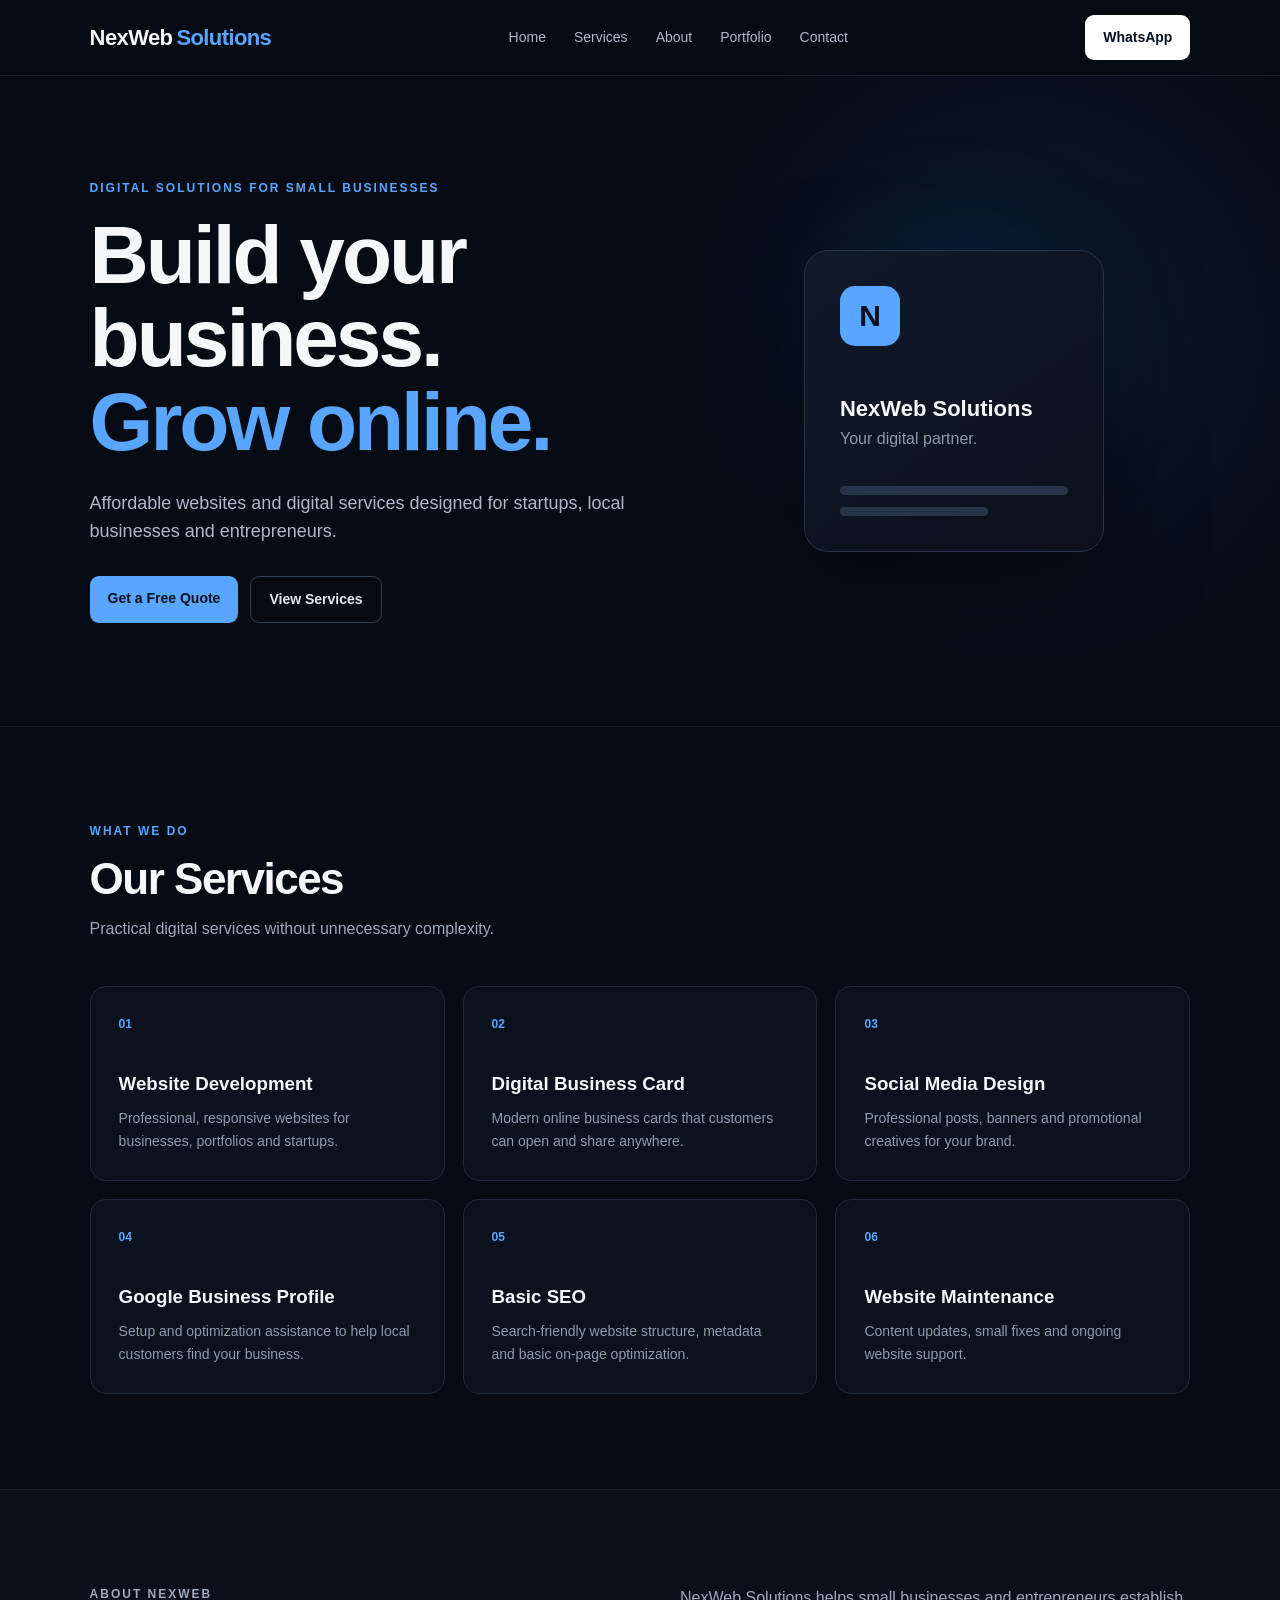
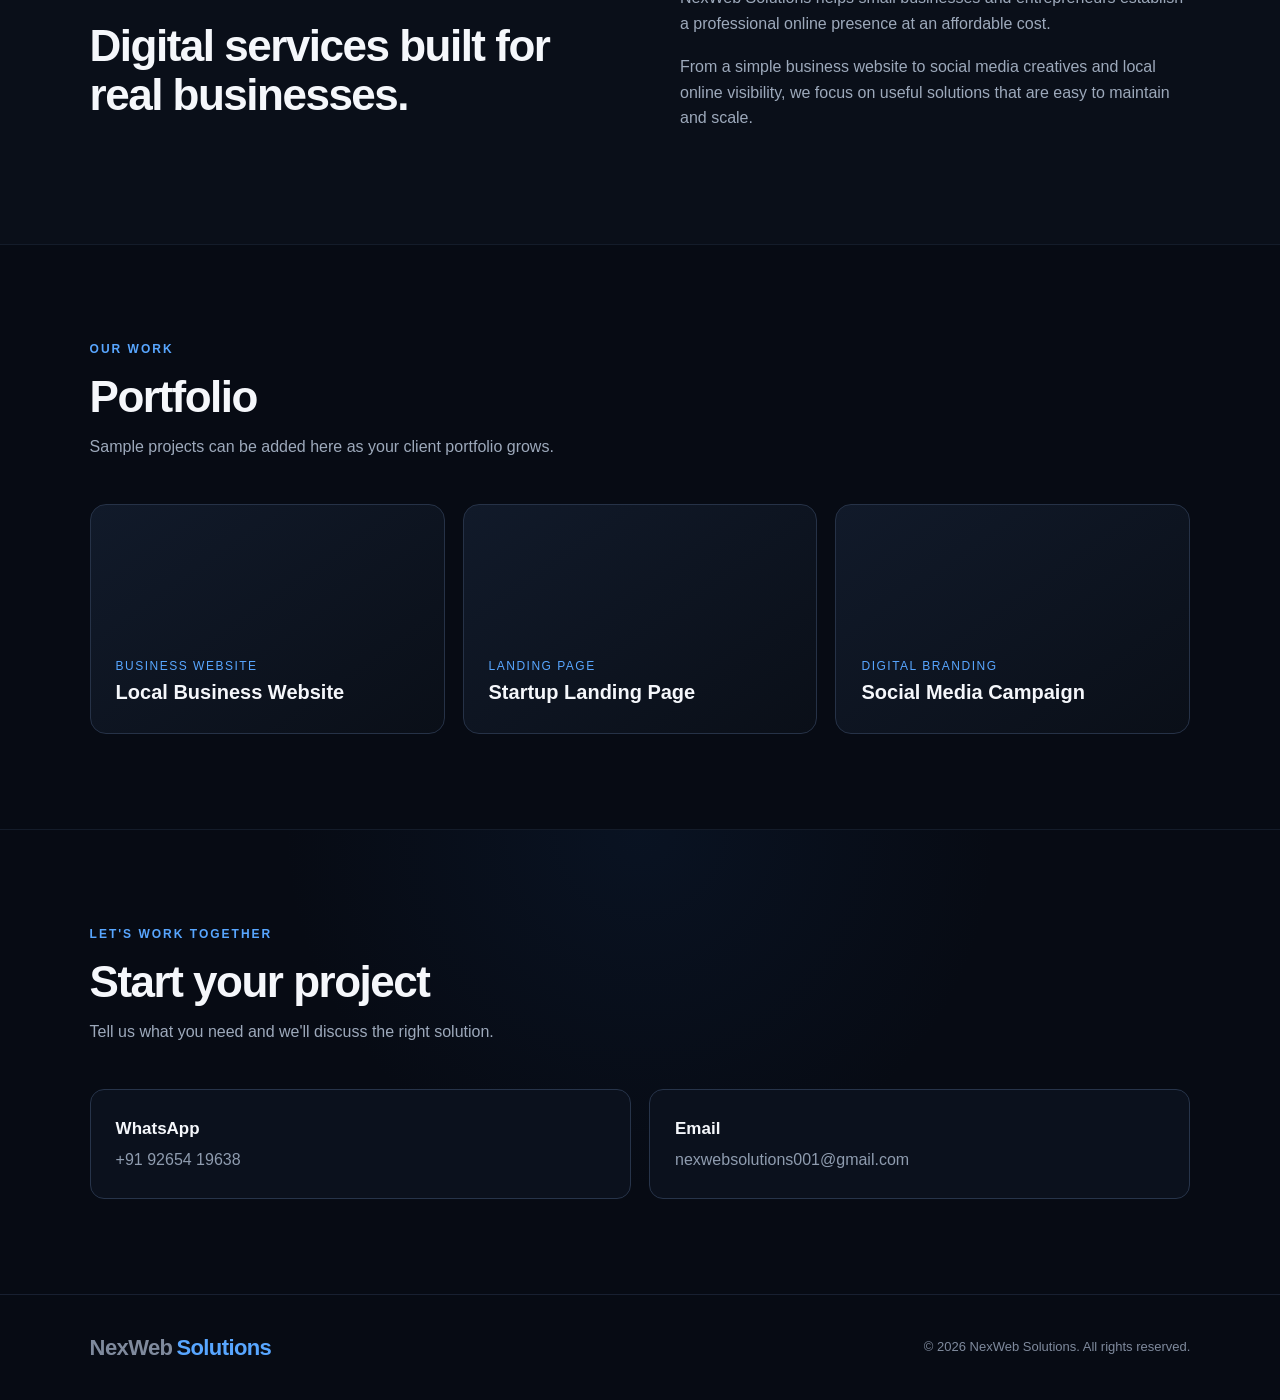
==== index.html @ 6f7a1529 "Add files via upload" ====
<!DOCTYPE html>
<html lang="en">
<head>
  <meta charset="UTF-8">
  <meta name="viewport" content="width=device-width, initial-scale=1.0">
  <title>NexWeb Solutions | Digital Solutions for Small Businesses</title>
  <meta name="description" content="NexWeb Solutions provides affordable website development, digital business cards, social media design, Google Business Profile setup and digital services for small businesses.">
  <link rel="stylesheet" href="style.css">
</head>
<body>
  <header class="navbar">
    <a class="logo" href="#home">NexWeb<span>Solutions</span></a>
    <nav>
      <a href="#home">Home</a>
      <a href="#services">Services</a>
      <a href="#about">About</a>
      <a href="#portfolio">Portfolio</a>
      <a href="#contact">Contact</a>
    </nav>
    <a class="nav-btn" href="https://wa.me/919265419638" target="_blank">WhatsApp</a>
  </header>

  <main>
    <section id="home" class="hero">
      <div class="hero-content">
        <p class="eyebrow">DIGITAL SOLUTIONS FOR SMALL BUSINESSES</p>
        <h1>Build your business.<br><span>Grow online.</span></h1>
        <p class="hero-text">Affordable websites and digital services designed for startups, local businesses and entrepreneurs.</p>
        <div class="buttons">
          <a class="btn primary" href="https://wa.me/919265419638?text=Hello%20NexWeb%20Solutions%2C%20I%20want%20to%20know%20more%20about%20your%20services." target="_blank">Get a Free Quote</a>
          <a class="btn secondary" href="#services">View Services</a>
        </div>
      </div>
      <div class="hero-card">
        <div class="card-glow"></div>
        <div class="mini-card">
          <div class="mini-icon">N</div>
          <h3>NexWeb Solutions</h3>
          <p>Your digital partner.</p>
          <div class="line"></div>
          <div class="line short"></div>
        </div>
      </div>
    </section>

    <section id="services" class="section">
      <div class="section-heading">
        <p class="eyebrow">WHAT WE DO</p>
        <h2>Our Services</h2>
        <p>Practical digital services without unnecessary complexity.</p>
      </div>
      <div class="services-grid">
        <article class="service"><div class="icon">01</div><h3>Website Development</h3><p>Professional, responsive websites for businesses, portfolios and startups.</p></article>
        <article class="service"><div class="icon">02</div><h3>Digital Business Card</h3><p>Modern online business cards that customers can open and share anywhere.</p></article>
        <article class="service"><div class="icon">03</div><h3>Social Media Design</h3><p>Professional posts, banners and promotional creatives for your brand.</p></article>
        <article class="service"><div class="icon">04</div><h3>Google Business Profile</h3><p>Setup and optimization assistance to help local customers find your business.</p></article>
        <article class="service"><div class="icon">05</div><h3>Basic SEO</h3><p>Search-friendly website structure, metadata and basic on-page optimization.</p></article>
        <article class="service"><div class="icon">06</div><h3>Website Maintenance</h3><p>Content updates, small fixes and ongoing website support.</p></article>
      </div>
    </section>

    <section id="about" class="section about">
      <div>
        <p class="eyebrow">ABOUT NEXWEB</p>
        <h2>Digital services built for real businesses.</h2>
      </div>
      <div>
        <p>NexWeb Solutions helps small businesses and entrepreneurs establish a professional online presence at an affordable cost.</p>
        <p>From a simple business website to social media creatives and local online visibility, we focus on useful solutions that are easy to maintain and scale.</p>
      </div>
    </section>

    <section id="portfolio" class="section">
      <div class="section-heading">
        <p class="eyebrow">OUR WORK</p>
        <h2>Portfolio</h2>
        <p>Sample projects can be added here as your client portfolio grows.</p>
      </div>
      <div class="portfolio-grid">
        <div class="portfolio-item"><span>Business Website</span><h3>Local Business Website</h3></div>
        <div class="portfolio-item"><span>Landing Page</span><h3>Startup Landing Page</h3></div>
        <div class="portfolio-item"><span>Digital Branding</span><h3>Social Media Campaign</h3></div>
      </div>
    </section>

    <section id="contact" class="section contact">
      <div class="section-heading">
        <p class="eyebrow">LET'S WORK TOGETHER</p>
        <h2>Start your project</h2>
        <p>Tell us what you need and we'll discuss the right solution.</p>
      </div>
      <div class="contact-box">
        <a href="https://wa.me/919265419638" target="_blank"><strong>WhatsApp</strong><span>+91 92654 19638</span></a>
        <a href="mailto:nexwebsolutions001@gmail.com"><strong>Email</strong><span>nexwebsolutions001@gmail.com</span></a>
      </div>
    </section>
  </main>

  <footer>
    <div class="logo">NexWeb<span>Solutions</span></div>
    <p>© 2026 NexWeb Solutions. All rights reserved.</p>
  </footer>
</body>
</html>
---- style.css ----
*{box-sizing:border-box;margin:0;padding:0}
html{scroll-behavior:smooth}
body{font-family:Inter,Arial,sans-serif;background:#070b14;color:#f5f7fb;line-height:1.6}
a{text-decoration:none;color:inherit}
.navbar{height:76px;display:flex;align-items:center;justify-content:space-between;padding:0 7%;border-bottom:1px solid #182031;background:#070b14eF;position:sticky;top:0;z-index:10;backdrop-filter:blur(12px)}
.logo{font-size:22px;font-weight:800;letter-spacing:-.6px}.logo span{color:#58a6ff;margin-left:4px}
nav{display:flex;gap:28px;color:#aeb8c9;font-size:14px}nav a:hover{color:#fff}
.nav-btn,.btn{border-radius:9px;padding:11px 18px;font-weight:700;font-size:14px}.nav-btn{background:#fff;color:#07101e}
.hero{min-height:650px;padding:90px 7%;display:grid;grid-template-columns:1.1fr .9fr;align-items:center;gap:50px;background:radial-gradient(circle at 80% 40%,#12315b55,transparent 35%)}
.eyebrow{color:#58a6ff;font-size:12px;letter-spacing:2px;font-weight:800;margin-bottom:14px}
h1{font-size:clamp(48px,7vw,82px);line-height:1.02;letter-spacing:-3px;margin-bottom:25px}h1 span{color:#58a6ff}
.hero-text{max-width:620px;color:#aeb8c9;font-size:18px;margin-bottom:30px}
.buttons{display:flex;gap:12px;flex-wrap:wrap}.btn.primary{background:#58a6ff;color:#06101e}.btn.secondary{border:1px solid #334155;color:#e5eaf2}
.hero-card{display:flex;justify-content:center}.mini-card{width:300px;padding:35px;border:1px solid #27344a;border-radius:24px;background:linear-gradient(145deg,#111a2b,#0b101b);box-shadow:0 30px 90px #0008;position:relative;overflow:hidden}.card-glow{position:absolute;width:220px;height:220px;background:#2788ff33;filter:blur(60px);border-radius:50%}
.mini-icon{width:60px;height:60px;border-radius:15px;display:grid;place-items:center;background:#58a6ff;color:#07101e;font-size:30px;font-weight:900;margin-bottom:45px}.mini-card h3{font-size:22px}.mini-card p{color:#8e9aae}.line{height:9px;background:#27344a;border-radius:10px;margin-top:35px}.line.short{width:65%;margin-top:12px}
.section{padding:95px 7%;border-top:1px solid #141c2a}.section-heading{max-width:700px;margin-bottom:45px}.section-heading h2,.about h2{font-size:44px;line-height:1.1;letter-spacing:-1.5px;margin-bottom:12px}.section-heading>p:last-child,.about p{color:#9da9bb}
.services-grid{display:grid;grid-template-columns:repeat(3,1fr);gap:18px}.service{padding:28px;border:1px solid #202b3d;border-radius:16px;background:#0b111d;transition:.2s}.service:hover{transform:translateY(-4px);border-color:#3b82c4}.icon{color:#58a6ff;font-weight:800;font-size:12px;margin-bottom:35px}.service h3{margin-bottom:8px}.service p{color:#8f9caf;font-size:14px}
.about{display:grid;grid-template-columns:1fr 1fr;gap:80px;background:#0a0f19}.about p{margin-bottom:18px}
.portfolio-grid{display:grid;grid-template-columns:repeat(3,1fr);gap:18px}.portfolio-item{min-height:230px;padding:25px;display:flex;flex-direction:column;justify-content:end;border-radius:16px;border:1px solid #263247;background:linear-gradient(145deg,#111a2a,#0a0f18)}.portfolio-item span{font-size:12px;color:#58a6ff;text-transform:uppercase;letter-spacing:1.5px}.portfolio-item h3{font-size:20px}
.contact{background:radial-gradient(circle at 50% 0,#12315b33,transparent 45%)}.contact-box{display:grid;grid-template-columns:1fr 1fr;gap:18px}.contact-box a{padding:25px;border:1px solid #27344a;border-radius:14px;background:#0b111d;display:flex;flex-direction:column}.contact-box strong{font-size:17px;margin-bottom:5px}.contact-box span{color:#8f9caf}
footer{padding:35px 7%;border-top:1px solid #182031;display:flex;justify-content:space-between;align-items:center;color:#7f8a9d;font-size:13px}
@media(max-width:800px){.navbar{padding:0 5%}nav{display:none}.nav-btn{padding:9px 12px}.hero{grid-template-columns:1fr;padding:70px 5%;min-height:auto}.hero-card{display:none}.section{padding:70px 5%}.services-grid,.portfolio-grid,.contact-box,.about{grid-template-columns:1fr}.about{gap:30px}.section-heading h2,.about h2{font-size:36px}footer{padding:30px 5%;display:block}footer p{margin-top:10px}}
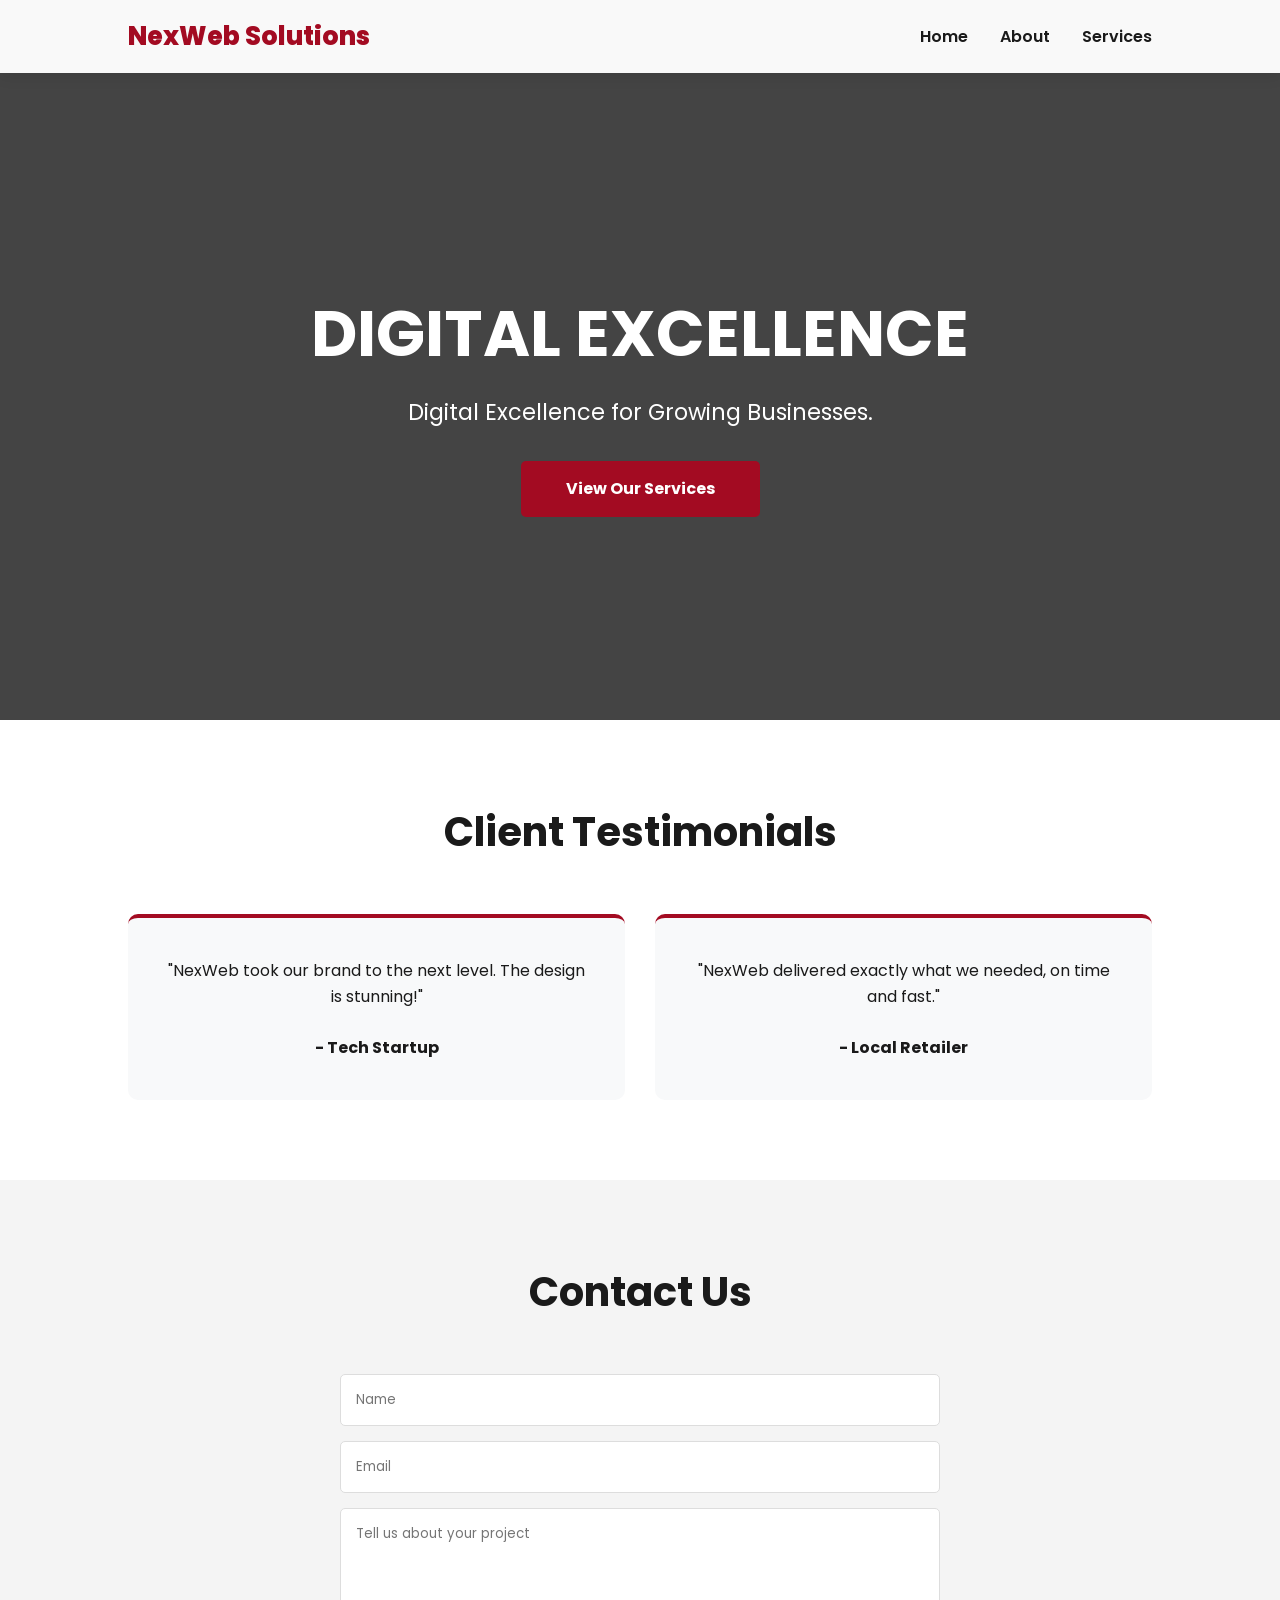
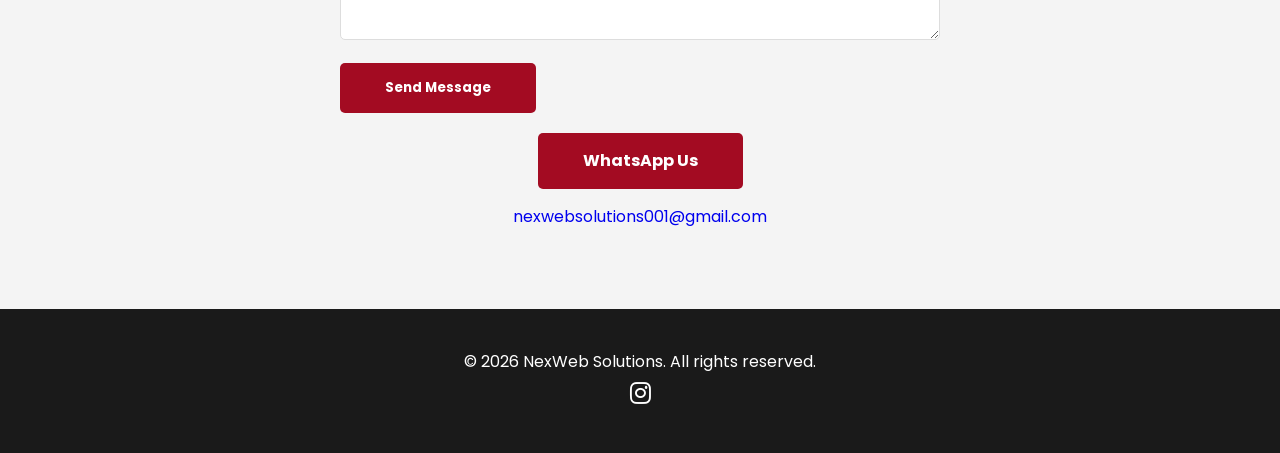
==== commit e8c95caf: "Add files via upload" ====
--- a/index.html
+++ b/index.html
@@ -1,104 +1,6 @@
-<!DOCTYPE html>
-<html lang="en">
-<head>
-  <meta charset="UTF-8">
-  <meta name="viewport" content="width=device-width, initial-scale=1.0">
-  <title>NexWeb Solutions | Digital Solutions for Small Businesses</title>
-  <meta name="description" content="NexWeb Solutions provides affordable website development, digital business cards, social media design, Google Business Profile setup and digital services for small businesses.">
-  <link rel="stylesheet" href="style.css">
-</head>
-<body>
-  <header class="navbar">
-    <a class="logo" href="#home">NexWeb<span>Solutions</span></a>
-    <nav>
-      <a href="#home">Home</a>
-      <a href="#services">Services</a>
-      <a href="#about">About</a>
-      <a href="#portfolio">Portfolio</a>
-      <a href="#contact">Contact</a>
-    </nav>
-    <a class="nav-btn" href="https://wa.me/919265419638" target="_blank">WhatsApp</a>
-  </header>
-
-  <main>
-    <section id="home" class="hero">
-      <div class="hero-content">
-        <p class="eyebrow">DIGITAL SOLUTIONS FOR SMALL BUSINESSES</p>
-        <h1>Build your business.<br><span>Grow online.</span></h1>
-        <p class="hero-text">Affordable websites and digital services designed for startups, local businesses and entrepreneurs.</p>
-        <div class="buttons">
-          <a class="btn primary" href="https://wa.me/919265419638?text=Hello%20NexWeb%20Solutions%2C%20I%20want%20to%20know%20more%20about%20your%20services." target="_blank">Get a Free Quote</a>
-          <a class="btn secondary" href="#services">View Services</a>
-        </div>
-      </div>
-      <div class="hero-card">
-        <div class="card-glow"></div>
-        <div class="mini-card">
-          <div class="mini-icon">N</div>
-          <h3>NexWeb Solutions</h3>
-          <p>Your digital partner.</p>
-          <div class="line"></div>
-          <div class="line short"></div>
-        </div>
-      </div>
-    </section>
-
-    <section id="services" class="section">
-      <div class="section-heading">
-        <p class="eyebrow">WHAT WE DO</p>
-        <h2>Our Services</h2>
-        <p>Practical digital services without unnecessary complexity.</p>
-      </div>
-      <div class="services-grid">
-        <article class="service"><div class="icon">01</div><h3>Website Development</h3><p>Professional, responsive websites for businesses, portfolios and startups.</p></article>
-        <article class="service"><div class="icon">02</div><h3>Digital Business Card</h3><p>Modern online business cards that customers can open and share anywhere.</p></article>
-        <article class="service"><div class="icon">03</div><h3>Social Media Design</h3><p>Professional posts, banners and promotional creatives for your brand.</p></article>
-        <article class="service"><div class="icon">04</div><h3>Google Business Profile</h3><p>Setup and optimization assistance to help local customers find your business.</p></article>
-        <article class="service"><div class="icon">05</div><h3>Basic SEO</h3><p>Search-friendly website structure, metadata and basic on-page optimization.</p></article>
-        <article class="service"><div class="icon">06</div><h3>Website Maintenance</h3><p>Content updates, small fixes and ongoing website support.</p></article>
-      </div>
-    </section>
-
-    <section id="about" class="section about">
-      <div>
-        <p class="eyebrow">ABOUT NEXWEB</p>
-        <h2>Digital services built for real businesses.</h2>
-      </div>
-      <div>
-        <p>NexWeb Solutions helps small businesses and entrepreneurs establish a professional online presence at an affordable cost.</p>
-        <p>From a simple business website to social media creatives and local online visibility, we focus on useful solutions that are easy to maintain and scale.</p>
-      </div>
-    </section>
-
-    <section id="portfolio" class="section">
-      <div class="section-heading">
-        <p class="eyebrow">OUR WORK</p>
-        <h2>Portfolio</h2>
-        <p>Sample projects can be added here as your client portfolio grows.</p>
-      </div>
-      <div class="portfolio-grid">
-        <div class="portfolio-item"><span>Business Website</span><h3>Local Business Website</h3></div>
-        <div class="portfolio-item"><span>Landing Page</span><h3>Startup Landing Page</h3></div>
-        <div class="portfolio-item"><span>Digital Branding</span><h3>Social Media Campaign</h3></div>
-      </div>
-    </section>
-
-    <section id="contact" class="section contact">
-      <div class="section-heading">
-        <p class="eyebrow">LET'S WORK TOGETHER</p>
-        <h2>Start your project</h2>
-        <p>Tell us what you need and we'll discuss the right solution.</p>
-      </div>
-      <div class="contact-box">
-        <a href="https://wa.me/919265419638" target="_blank"><strong>WhatsApp</strong><span>+91 92654 19638</span></a>
-        <a href="mailto:nexwebsolutions001@gmail.com"><strong>Email</strong><span>nexwebsolutions001@gmail.com</span></a>
-      </div>
-    </section>
-  </main>
-
-  <footer>
-    <div class="logo">NexWeb<span>Solutions</span></div>
-    <p>© 2026 NexWeb Solutions. All rights reserved.</p>
-  </footer>
-</body>
-</html>
+<!DOCTYPE html><html lang="en"><head><meta charset="UTF-8"><meta name="viewport" content="width=device-width,initial-scale=1.0"><meta name="description" content="NexWeb Solutions - Digital Excellence for Growing Businesses."><title>NexWeb Solutions | Digital Excellence</title><link rel="stylesheet" href="style.css"><link rel="stylesheet" href="https://cdnjs.cloudflare.com/ajax/libs/font-awesome/6.0.0/css/all.min.css"><link rel="stylesheet" href="https://unpkg.com/aos@2.3.1/dist/aos.css"></head><body>
+<nav><div class="logo">NexWeb Solutions</div><ul><li><a href="index.html">Home</a></li><li><a href="about.html">About</a></li><li><a href="services.html">Services</a></li></ul></nav>
+<header class="hero"><h1 data-aos="fade-down">Digital Excellence</h1><p data-aos="fade-up">Digital Excellence for Growing Businesses.</p><a href="services.html" class="btn">View Our Services</a></header>
+<section><h2 class="section-title">Client Testimonials</h2><div class="grid"><div class="card"><p>"NexWeb took our brand to the next level. The design is stunning!"</p><br><strong>- Tech Startup</strong></div><div class="card"><p>"NexWeb delivered exactly what we needed, on time and fast."</p><br><strong>- Local Retailer</strong></div></div></section>
+<section id="contact" style="background:#f4f4f4"><h2 class="section-title">Contact Us</h2><div class="contact-form"><form action="https://formspree.io/f/YOUR_ID_HERE" method="POST"><input type="text" name="name" placeholder="Name" required><input type="email" name="email" placeholder="Email" required><textarea name="message" rows="5" placeholder="Tell us about your project"></textarea><button type="submit" class="btn">Send Message</button></form><p style="text-align:center;margin-top:20px"><a href="https://wa.me/919265419638" target="_blank" class="btn">WhatsApp Us</a></p><p style="text-align:center;margin-top:15px"><a href="mailto:nexwebsolutions001@gmail.com">nexwebsolutions001@gmail.com</a></p></div></section>
+<footer><p>&copy; 2026 NexWeb Solutions. All rights reserved.</p><div class="socials"><a href="https://www.instagram.com/nexwebxsolutions/" target="_blank"><i class="fab fa-instagram"></i></a></div></footer><script src="https://unpkg.com/aos@2.3.1/dist/aos.js"></script><script>AOS.init({duration:1000,once:true})</script></body></html>
--- a/style.css
+++ b/style.css
@@ -1,22 +1,7 @@
-*{box-sizing:border-box;margin:0;padding:0}
-html{scroll-behavior:smooth}
-body{font-family:Inter,Arial,sans-serif;background:#070b14;color:#f5f7fb;line-height:1.6}
-a{text-decoration:none;color:inherit}
-.navbar{height:76px;display:flex;align-items:center;justify-content:space-between;padding:0 7%;border-bottom:1px solid #182031;background:#070b14eF;position:sticky;top:0;z-index:10;backdrop-filter:blur(12px)}
-.logo{font-size:22px;font-weight:800;letter-spacing:-.6px}.logo span{color:#58a6ff;margin-left:4px}
-nav{display:flex;gap:28px;color:#aeb8c9;font-size:14px}nav a:hover{color:#fff}
-.nav-btn,.btn{border-radius:9px;padding:11px 18px;font-weight:700;font-size:14px}.nav-btn{background:#fff;color:#07101e}
-.hero{min-height:650px;padding:90px 7%;display:grid;grid-template-columns:1.1fr .9fr;align-items:center;gap:50px;background:radial-gradient(circle at 80% 40%,#12315b55,transparent 35%)}
-.eyebrow{color:#58a6ff;font-size:12px;letter-spacing:2px;font-weight:800;margin-bottom:14px}
-h1{font-size:clamp(48px,7vw,82px);line-height:1.02;letter-spacing:-3px;margin-bottom:25px}h1 span{color:#58a6ff}
-.hero-text{max-width:620px;color:#aeb8c9;font-size:18px;margin-bottom:30px}
-.buttons{display:flex;gap:12px;flex-wrap:wrap}.btn.primary{background:#58a6ff;color:#06101e}.btn.secondary{border:1px solid #334155;color:#e5eaf2}
-.hero-card{display:flex;justify-content:center}.mini-card{width:300px;padding:35px;border:1px solid #27344a;border-radius:24px;background:linear-gradient(145deg,#111a2b,#0b101b);box-shadow:0 30px 90px #0008;position:relative;overflow:hidden}.card-glow{position:absolute;width:220px;height:220px;background:#2788ff33;filter:blur(60px);border-radius:50%}
-.mini-icon{width:60px;height:60px;border-radius:15px;display:grid;place-items:center;background:#58a6ff;color:#07101e;font-size:30px;font-weight:900;margin-bottom:45px}.mini-card h3{font-size:22px}.mini-card p{color:#8e9aae}.line{height:9px;background:#27344a;border-radius:10px;margin-top:35px}.line.short{width:65%;margin-top:12px}
-.section{padding:95px 7%;border-top:1px solid #141c2a}.section-heading{max-width:700px;margin-bottom:45px}.section-heading h2,.about h2{font-size:44px;line-height:1.1;letter-spacing:-1.5px;margin-bottom:12px}.section-heading>p:last-child,.about p{color:#9da9bb}
-.services-grid{display:grid;grid-template-columns:repeat(3,1fr);gap:18px}.service{padding:28px;border:1px solid #202b3d;border-radius:16px;background:#0b111d;transition:.2s}.service:hover{transform:translateY(-4px);border-color:#3b82c4}.icon{color:#58a6ff;font-weight:800;font-size:12px;margin-bottom:35px}.service h3{margin-bottom:8px}.service p{color:#8f9caf;font-size:14px}
-.about{display:grid;grid-template-columns:1fr 1fr;gap:80px;background:#0a0f19}.about p{margin-bottom:18px}
-.portfolio-grid{display:grid;grid-template-columns:repeat(3,1fr);gap:18px}.portfolio-item{min-height:230px;padding:25px;display:flex;flex-direction:column;justify-content:end;border-radius:16px;border:1px solid #263247;background:linear-gradient(145deg,#111a2a,#0a0f18)}.portfolio-item span{font-size:12px;color:#58a6ff;text-transform:uppercase;letter-spacing:1.5px}.portfolio-item h3{font-size:20px}
-.contact{background:radial-gradient(circle at 50% 0,#12315b33,transparent 45%)}.contact-box{display:grid;grid-template-columns:1fr 1fr;gap:18px}.contact-box a{padding:25px;border:1px solid #27344a;border-radius:14px;background:#0b111d;display:flex;flex-direction:column}.contact-box strong{font-size:17px;margin-bottom:5px}.contact-box span{color:#8f9caf}
-footer{padding:35px 7%;border-top:1px solid #182031;display:flex;justify-content:space-between;align-items:center;color:#7f8a9d;font-size:13px}
-@media(max-width:800px){.navbar{padding:0 5%}nav{display:none}.nav-btn{padding:9px 12px}.hero{grid-template-columns:1fr;padding:70px 5%;min-height:auto}.hero-card{display:none}.section{padding:70px 5%}.services-grid,.portfolio-grid,.contact-box,.about{grid-template-columns:1fr}.about{gap:30px}.section-heading h2,.about h2{font-size:36px}footer{padding:30px 5%;display:block}footer p{margin-top:10px}}
+@import url('https://fonts.googleapis.com/css2?family=Poppins:wght@400;500;600;700;800&display=swap');
+:root{--primary:#a30b22;--dark:#1a1a1a;--light:#fff;--gray:#f8f9fa;--accent:#ff2e4d}
+*{margin:0;padding:0;box-sizing:border-box;font-family:Poppins,sans-serif}body{background:var(--light);color:var(--dark);line-height:1.6;overflow-x:hidden}a{text-decoration:none;transition:.3s}
+nav{background:#fffffff7;padding:1rem 10%;display:flex;justify-content:space-between;align-items:center;position:fixed;width:100%;top:0;z-index:1000;box-shadow:0 2px 15px #0000001a}.logo{font-size:1.6rem;font-weight:800;color:var(--primary)}nav ul{display:flex;list-style:none}nav li{margin-left:2rem}nav li a{color:var(--dark);font-weight:600}nav li a:hover{color:var(--primary)}
+.hero{height:80vh;background:linear-gradient(#000b,#000b),url('https://images.unsplash.com/photo-1519389950473-47ba0277781c?auto=format&fit=crop&w=1350&q=80') center/cover;display:flex;flex-direction:column;justify-content:center;align-items:center;text-align:center;color:white;padding:80px 20px 0}.hero h1{font-size:4rem;margin-bottom:10px;text-transform:uppercase}.hero p{font-size:1.4rem;max-width:700px;margin-bottom:30px}.btn{display:inline-block;padding:15px 45px;background:var(--primary);color:white;border-radius:5px;font-weight:bold;border:0;cursor:pointer}.btn:hover{background:var(--accent);transform:scale(1.05)}
+section{padding:80px 10%}.section-title{text-align:center;font-size:2.5rem;margin-bottom:50px}.grid{display:grid;grid-template-columns:repeat(auto-fit,minmax(280px,1fr));gap:30px}.card{background:var(--gray);padding:40px;border-radius:10px;text-align:center;transition:.3s;border-top:4px solid var(--primary)}.card:hover{transform:translateY(-10px);background:#fff;box-shadow:0 10px 30px #0000001a}.card i{font-size:3rem;color:var(--primary);margin-bottom:20px}.contact-form{max-width:600px;margin:auto}input,textarea{width:100%;padding:15px;margin-bottom:15px;border:1px solid #ddd;border-radius:5px}footer{background:var(--dark);color:#fff;padding:40px 10%;text-align:center}.socials a{color:#fff;font-size:1.5rem;margin:0 10px}
+@media(max-width:700px){nav{padding:1rem 5%}.logo{font-size:1.25rem}nav li{margin-left:.8rem}nav li a{font-size:.85rem}.hero h1{font-size:2.6rem}.hero p{font-size:1.1rem}section{padding:60px 6%}}
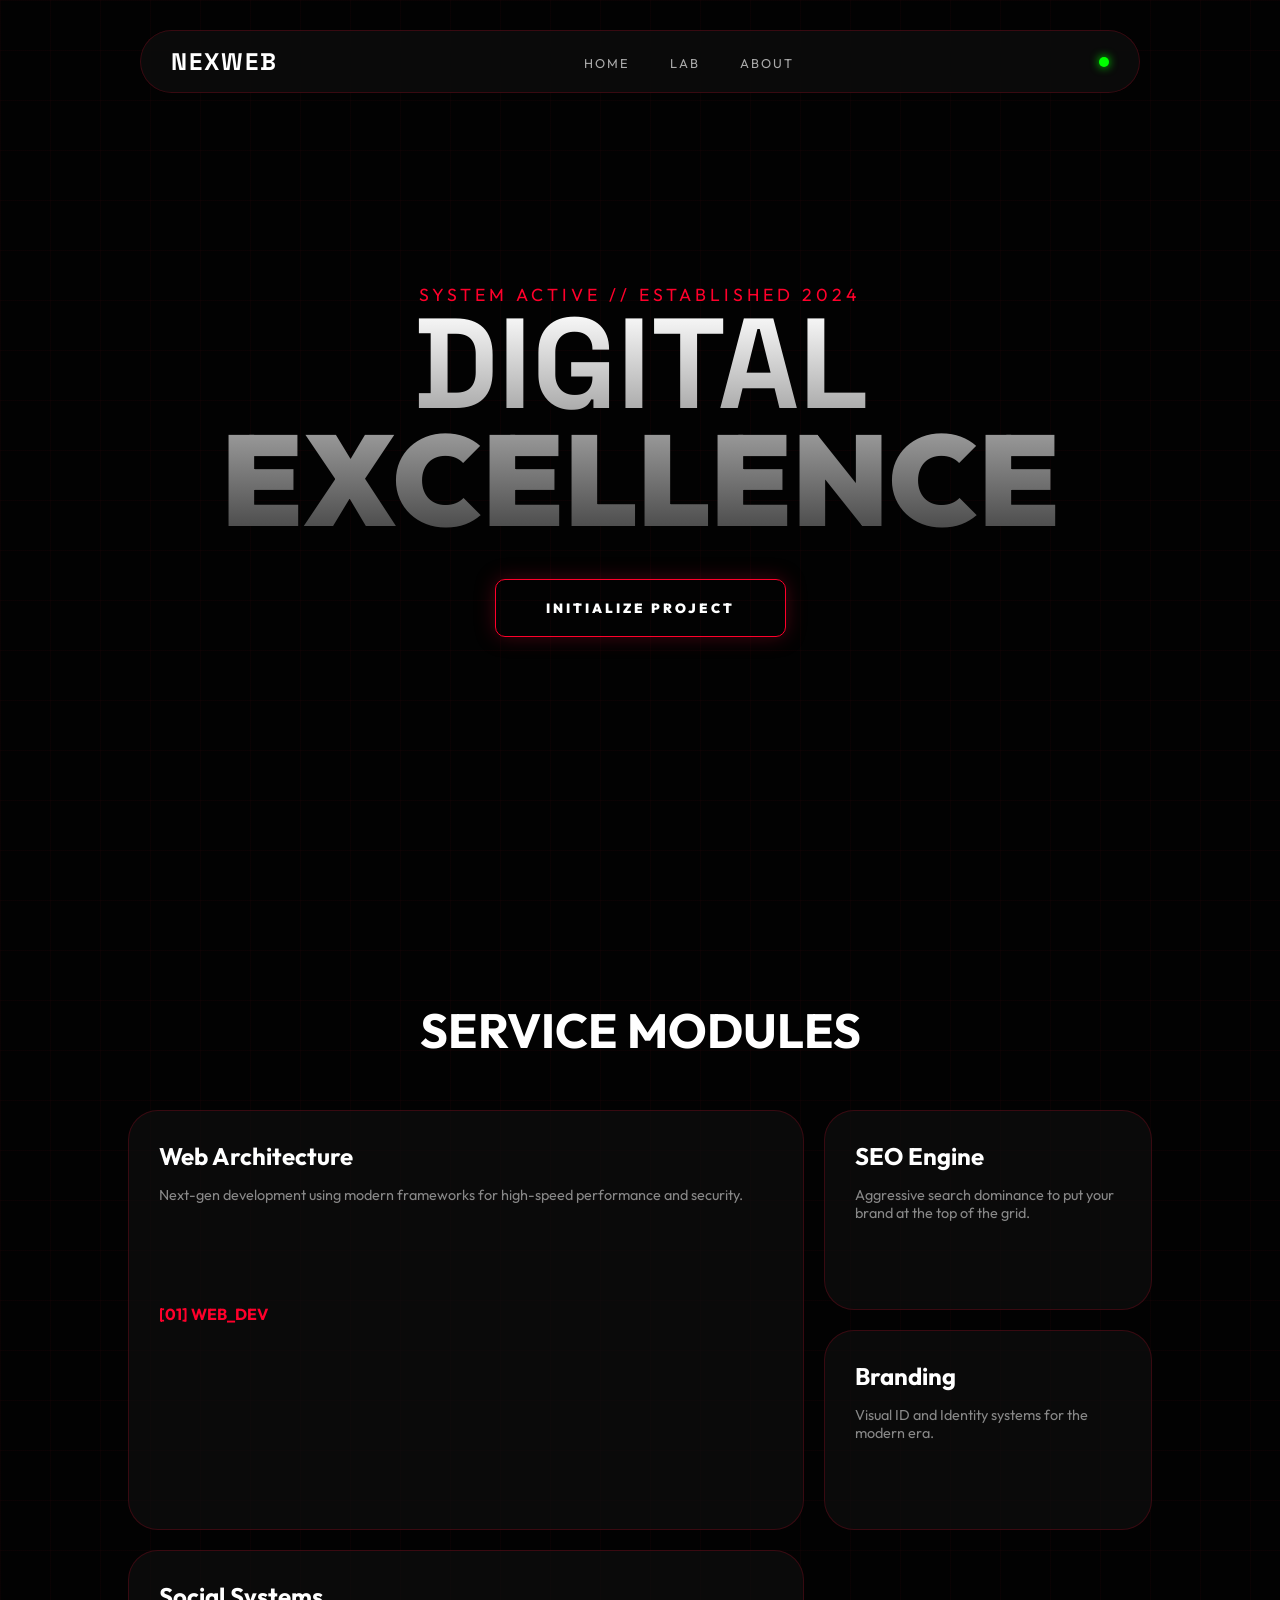
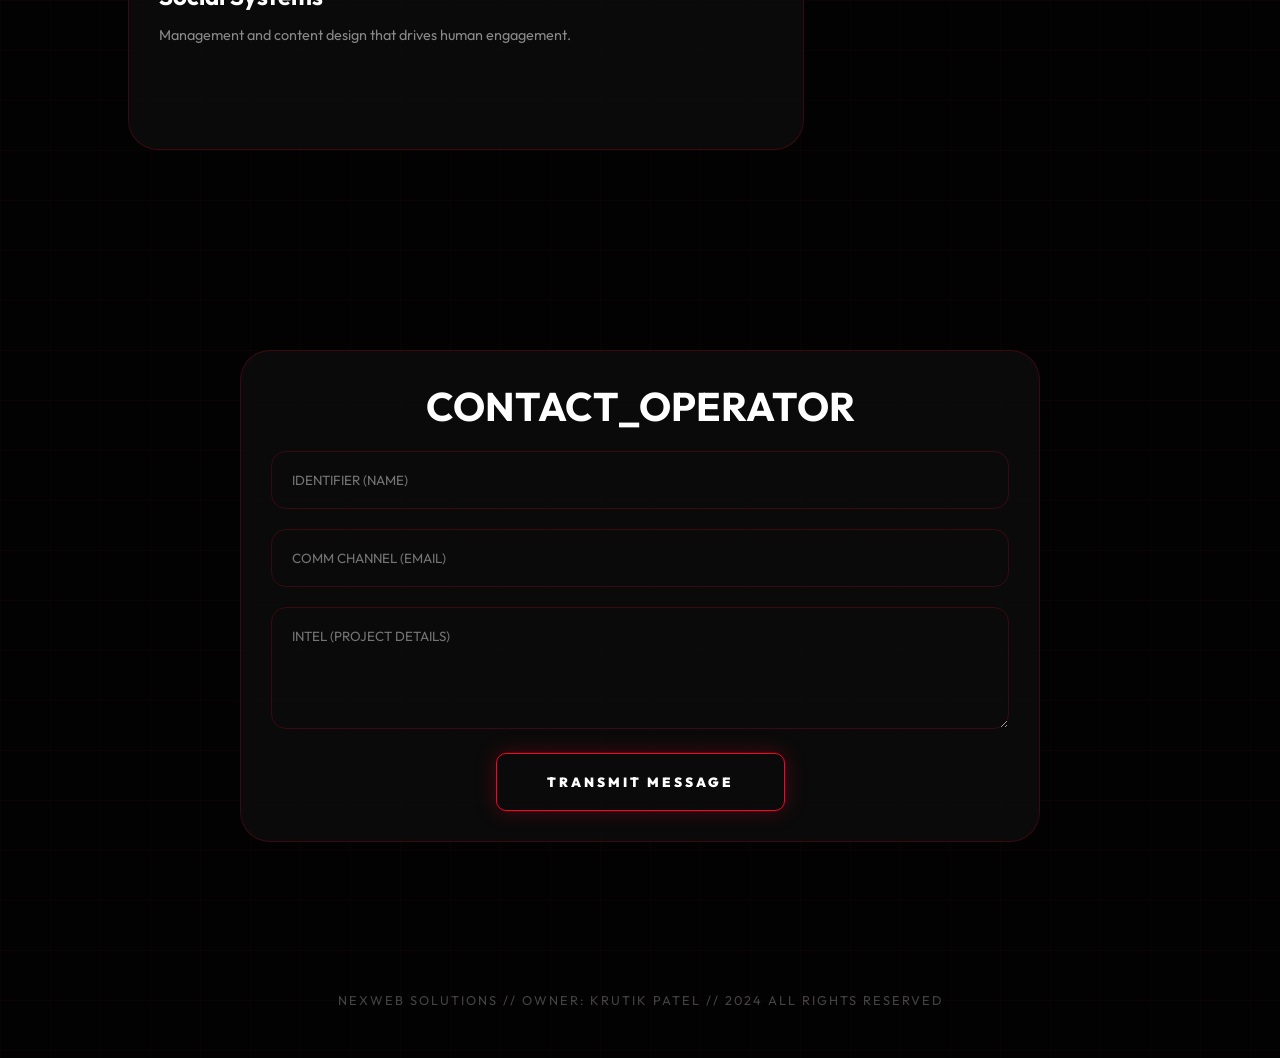
==== commit 22d74abc: "Add files via upload" ====
--- a/index.html
+++ b/index.html
@@ -1,6 +1,74 @@
-<!DOCTYPE html><html lang="en"><head><meta charset="UTF-8"><meta name="viewport" content="width=device-width,initial-scale=1.0"><meta name="description" content="NexWeb Solutions - Digital Excellence for Growing Businesses."><title>NexWeb Solutions | Digital Excellence</title><link rel="stylesheet" href="style.css"><link rel="stylesheet" href="https://cdnjs.cloudflare.com/ajax/libs/font-awesome/6.0.0/css/all.min.css"><link rel="stylesheet" href="https://unpkg.com/aos@2.3.1/dist/aos.css"></head><body>
-<nav><div class="logo">NexWeb Solutions</div><ul><li><a href="index.html">Home</a></li><li><a href="about.html">About</a></li><li><a href="services.html">Services</a></li></ul></nav>
-<header class="hero"><h1 data-aos="fade-down">Digital Excellence</h1><p data-aos="fade-up">Digital Excellence for Growing Businesses.</p><a href="services.html" class="btn">View Our Services</a></header>
-<section><h2 class="section-title">Client Testimonials</h2><div class="grid"><div class="card"><p>"NexWeb took our brand to the next level. The design is stunning!"</p><br><strong>- Tech Startup</strong></div><div class="card"><p>"NexWeb delivered exactly what we needed, on time and fast."</p><br><strong>- Local Retailer</strong></div></div></section>
-<section id="contact" style="background:#f4f4f4"><h2 class="section-title">Contact Us</h2><div class="contact-form"><form action="https://formspree.io/f/YOUR_ID_HERE" method="POST"><input type="text" name="name" placeholder="Name" required><input type="email" name="email" placeholder="Email" required><textarea name="message" rows="5" placeholder="Tell us about your project"></textarea><button type="submit" class="btn">Send Message</button></form><p style="text-align:center;margin-top:20px"><a href="https://wa.me/919265419638" target="_blank" class="btn">WhatsApp Us</a></p><p style="text-align:center;margin-top:15px"><a href="mailto:nexwebsolutions001@gmail.com">nexwebsolutions001@gmail.com</a></p></div></section>
-<footer><p>&copy; 2026 NexWeb Solutions. All rights reserved.</p><div class="socials"><a href="https://www.instagram.com/nexwebxsolutions/" target="_blank"><i class="fab fa-instagram"></i></a></div></footer><script src="https://unpkg.com/aos@2.3.1/dist/aos.js"></script><script>AOS.init({duration:1000,once:true})</script></body></html>+<!DOCTYPE html>
+<html lang="en">
+<head>
+    <meta charset="UTF-8">
+    <meta name="viewport" content="width=device-width, initial-scale=1.0">
+    <title>NexWeb | Futuristic Digital Excellence</title>
+    <link rel="stylesheet" href="style.css">
+    <link href="https://unpkg.com/aos@2.3.1/dist/aos.css" rel="stylesheet">
+</head>
+<body>
+
+    <nav>
+        <div class="logo">NEXWEB</div>
+        <ul>
+            <li><a href="index.html">Home</a></li>
+            <li><a href="services.html">Lab</a></li>
+            <li><a href="about.html">About</a></li>
+        </ul>
+        <div class="status-orb" style="width:10px; height:10px; background:#0f0; border-radius:50%; box-shadow: 0 0 10px #0f0;"></div>
+    </nav>
+
+    <header class="hero">
+        <p data-aos="fade-down">System Active // Established 2024</p>
+        <h1 data-aos="zoom-out" data-aos-duration="1500">DIGITAL<br><span style="color:var(--primary)">EXCELLENCE</span></h1>
+        <div style="margin-top: 40px;">
+            <button class="btn-neon" onclick="location.href='services.html'">Initialize Project</button>
+        </div>
+    </header>
+
+    <section id="services">
+        <h2 style="text-align:center; font-size:3rem; margin-bottom:50px;">SERVICE MODULES</h2>
+        <div class="grid-container">
+            <div class="bento-card wide tall" data-aos="fade-right">
+                <h3>Web Architecture</h3>
+                <p>Next-gen development using modern frameworks for high-speed performance and security.</p>
+                <div style="margin-top:100px; color:var(--neon-red); font-weight:bold;">[01] WEB_DEV</div>
+            </div>
+            <div class="bento-card" data-aos="fade-left">
+                <h3>SEO Engine</h3>
+                <p>Aggressive search dominance to put your brand at the top of the grid.</p>
+            </div>
+            <div class="bento-card" data-aos="fade-left" data-aos-delay="200">
+                <h3>Branding</h3>
+                <p>Visual ID and Identity systems for the modern era.</p>
+            </div>
+            <div class="bento-card wide" data-aos="fade-up">
+                <h3>Social Systems</h3>
+                <p>Management and content design that drives human engagement.</p>
+            </div>
+        </div>
+    </section>
+
+    <section id="contact">
+        <div class="bento-card" style="max-width:800px; margin:auto; text-align:center;">
+            <h2 style="font-size:2.5rem; margin-bottom:20px;">CONTACT_OPERATOR</h2>
+            <form action="https://formspree.io/f/nexwebsolutions11@gmail.com" method="POST">
+                <input type="text" name="name" placeholder="IDENTIFIER (NAME)" required>
+                <input type="email" name="email" placeholder="COMM CHANNEL (EMAIL)" required>
+                <textarea name="message" rows="5" placeholder="INTEL (PROJECT DETAILS)"></textarea>
+                <button type="submit" class="btn-neon">Transmit Message</button>
+            </form>
+        </div>
+    </section>
+
+    <footer style="text-align:center; padding:50px; color:#444; font-size:0.8rem; letter-spacing:2px;">
+        NEXWEB SOLUTIONS // OWNER: KRUTIK PATEL // 2024 ALL RIGHTS RESERVED
+    </footer>
+
+    <script src="https://unpkg.com/aos@2.3.1/dist/aos.js"></script>
+    <script>
+        AOS.init({ duration: 800, once: false });
+    </script>
+</body>
+</html>
--- a/style.css
+++ b/style.css
@@ -1,7 +1,164 @@
-@import url('https://fonts.googleapis.com/css2?family=Poppins:wght@400;500;600;700;800&display=swap');
-:root{--primary:#a30b22;--dark:#1a1a1a;--light:#fff;--gray:#f8f9fa;--accent:#ff2e4d}
-*{margin:0;padding:0;box-sizing:border-box;font-family:Poppins,sans-serif}body{background:var(--light);color:var(--dark);line-height:1.6;overflow-x:hidden}a{text-decoration:none;transition:.3s}
-nav{background:#fffffff7;padding:1rem 10%;display:flex;justify-content:space-between;align-items:center;position:fixed;width:100%;top:0;z-index:1000;box-shadow:0 2px 15px #0000001a}.logo{font-size:1.6rem;font-weight:800;color:var(--primary)}nav ul{display:flex;list-style:none}nav li{margin-left:2rem}nav li a{color:var(--dark);font-weight:600}nav li a:hover{color:var(--primary)}
-.hero{height:80vh;background:linear-gradient(#000b,#000b),url('https://images.unsplash.com/photo-1519389950473-47ba0277781c?auto=format&fit=crop&w=1350&q=80') center/cover;display:flex;flex-direction:column;justify-content:center;align-items:center;text-align:center;color:white;padding:80px 20px 0}.hero h1{font-size:4rem;margin-bottom:10px;text-transform:uppercase}.hero p{font-size:1.4rem;max-width:700px;margin-bottom:30px}.btn{display:inline-block;padding:15px 45px;background:var(--primary);color:white;border-radius:5px;font-weight:bold;border:0;cursor:pointer}.btn:hover{background:var(--accent);transform:scale(1.05)}
-section{padding:80px 10%}.section-title{text-align:center;font-size:2.5rem;margin-bottom:50px}.grid{display:grid;grid-template-columns:repeat(auto-fit,minmax(280px,1fr));gap:30px}.card{background:var(--gray);padding:40px;border-radius:10px;text-align:center;transition:.3s;border-top:4px solid var(--primary)}.card:hover{transform:translateY(-10px);background:#fff;box-shadow:0 10px 30px #0000001a}.card i{font-size:3rem;color:var(--primary);margin-bottom:20px}.contact-form{max-width:600px;margin:auto}input,textarea{width:100%;padding:15px;margin-bottom:15px;border:1px solid #ddd;border-radius:5px}footer{background:var(--dark);color:#fff;padding:40px 10%;text-align:center}.socials a{color:#fff;font-size:1.5rem;margin:0 10px}
-@media(max-width:700px){nav{padding:1rem 5%}.logo{font-size:1.25rem}nav li{margin-left:.8rem}nav li a{font-size:.85rem}.hero h1{font-size:2.6rem}.hero p{font-size:1.1rem}section{padding:60px 6%}}
+@import url('https://fonts.googleapis.com/css2?family=Space+Grotesk:wght@300;500;700&family=Outfit:wght@200;400;900&display=swap');
+
+:root {
+    --primary: #A30B22; /* Your Logo Red */
+    --neon-red: #ff002b;
+    --bg-dark: #020202;
+    --card-glass: rgba(15, 15, 15, 0.7);
+    --border-glow: rgba(163, 11, 34, 0.3);
+}
+
+* {
+    margin: 0;
+    padding: 0;
+    box-sizing: border-box;
+    font-family: 'Outfit', sans-serif;
+    cursor: default;
+}
+
+body {
+    background-color: var(--bg-dark);
+    color: #fff;
+    overflow-x: hidden;
+    /* Animated Grid Background */
+    background-image: 
+        linear-gradient(rgba(163, 11, 34, 0.05) 1px, transparent 1px),
+        linear-gradient(90deg, rgba(163, 11, 34, 0.05) 1px, transparent 1px);
+    background-size: 50px 50px;
+}
+
+/* Futuristic HUD Navbar */
+nav {
+    position: fixed;
+    top: 30px;
+    left: 50%;
+    transform: translateX(-50%);
+    width: 85%;
+    max-width: 1000px;
+    background: var(--card-glass);
+    backdrop-filter: blur(20px);
+    border: 1px solid var(--border-glow);
+    padding: 15px 30px;
+    border-radius: 100px;
+    display: flex;
+    justify-content: space-between;
+    align-items: center;
+    z-index: 10000;
+}
+
+.logo {
+    font-family: 'Space Grotesk', sans-serif;
+    font-weight: 900;
+    font-size: 1.5rem;
+    letter-spacing: 2px;
+    color: #fff;
+}
+
+nav ul { display: flex; list-style: none; gap: 40px; }
+nav ul li a { 
+    text-decoration: none; 
+    color: #aaa; 
+    font-size: 0.8rem; 
+    text-transform: uppercase; 
+    letter-spacing: 2px;
+    transition: 0.3s;
+}
+nav ul li a:hover { color: var(--neon-red); text-shadow: 0 0 10px var(--neon-red); }
+
+/* Hero Section */
+.hero {
+    height: 100vh;
+    display: flex;
+    flex-direction: column;
+    justify-content: center;
+    align-items: center;
+    text-align: center;
+    padding: 0 10%;
+}
+
+.hero h1 {
+    font-size: clamp(3.5rem, 10vw, 8rem);
+    font-weight: 900;
+    text-transform: uppercase;
+    line-height: 0.9;
+    font-family: 'Space Grotesk', sans-serif;
+    background: linear-gradient(to bottom, #fff, #444);
+    -webkit-background-clip: text;
+    -webkit-text-fill-color: transparent;
+}
+
+.hero p {
+    margin-top: 20px;
+    font-size: 1.1rem;
+    letter-spacing: 4px;
+    color: var(--neon-red);
+    text-transform: uppercase;
+}
+
+/* Glass Bento Cards */
+section { padding: 100px 10%; }
+.grid-container {
+    display: grid;
+    grid-template-columns: repeat(3, 1fr);
+    grid-auto-rows: 200px;
+    gap: 20px;
+}
+
+.bento-card {
+    background: var(--card-glass);
+    border: 1px solid var(--border-glow);
+    border-radius: 30px;
+    padding: 30px;
+    transition: 0.5s cubic-bezier(0.175, 0.885, 0.32, 1.275);
+    position: relative;
+    overflow: hidden;
+}
+
+.bento-card:hover {
+    border-color: var(--neon-red);
+    box-shadow: 0 0 40px rgba(163, 11, 34, 0.2);
+    transform: translateY(-10px);
+}
+
+.bento-card h3 { font-size: 1.5rem; margin-bottom: 15px; color: #fff; }
+.bento-card p { color: #888; font-size: 0.9rem; }
+
+/* Large highlights */
+.wide { grid-column: span 2; }
+.tall { grid-row: span 2; }
+
+/* Contact Input Glow */
+input, textarea {
+    width: 100%;
+    background: transparent;
+    border: 1px solid var(--border-glow);
+    padding: 20px;
+    border-radius: 15px;
+    color: white;
+    margin-bottom: 20px;
+    outline: none;
+}
+input:focus { border-color: var(--neon-red); box-shadow: 0 0 15px var(--border-glow); }
+
+/* Neon Button */
+.btn-neon {
+    padding: 20px 50px;
+    background: transparent;
+    border: 1px solid var(--neon-red);
+    color: #fff;
+    text-transform: uppercase;
+    letter-spacing: 3px;
+    font-weight: 900;
+    border-radius: 10px;
+    cursor: pointer;
+    transition: 0.3s;
+    position: relative;
+    box-shadow: 0 0 20px rgba(163, 11, 34, 0.4);
+}
+.btn-neon:hover { background: var(--neon-red); box-shadow: 0 0 50px var(--neon-red); color: #000; }
+
+@media (max-width: 900px) {
+    .grid-container { grid-template-columns: 1fr; grid-auto-rows: auto; }
+    .wide { grid-column: span 1; }
+    nav ul { display: none; }
+}
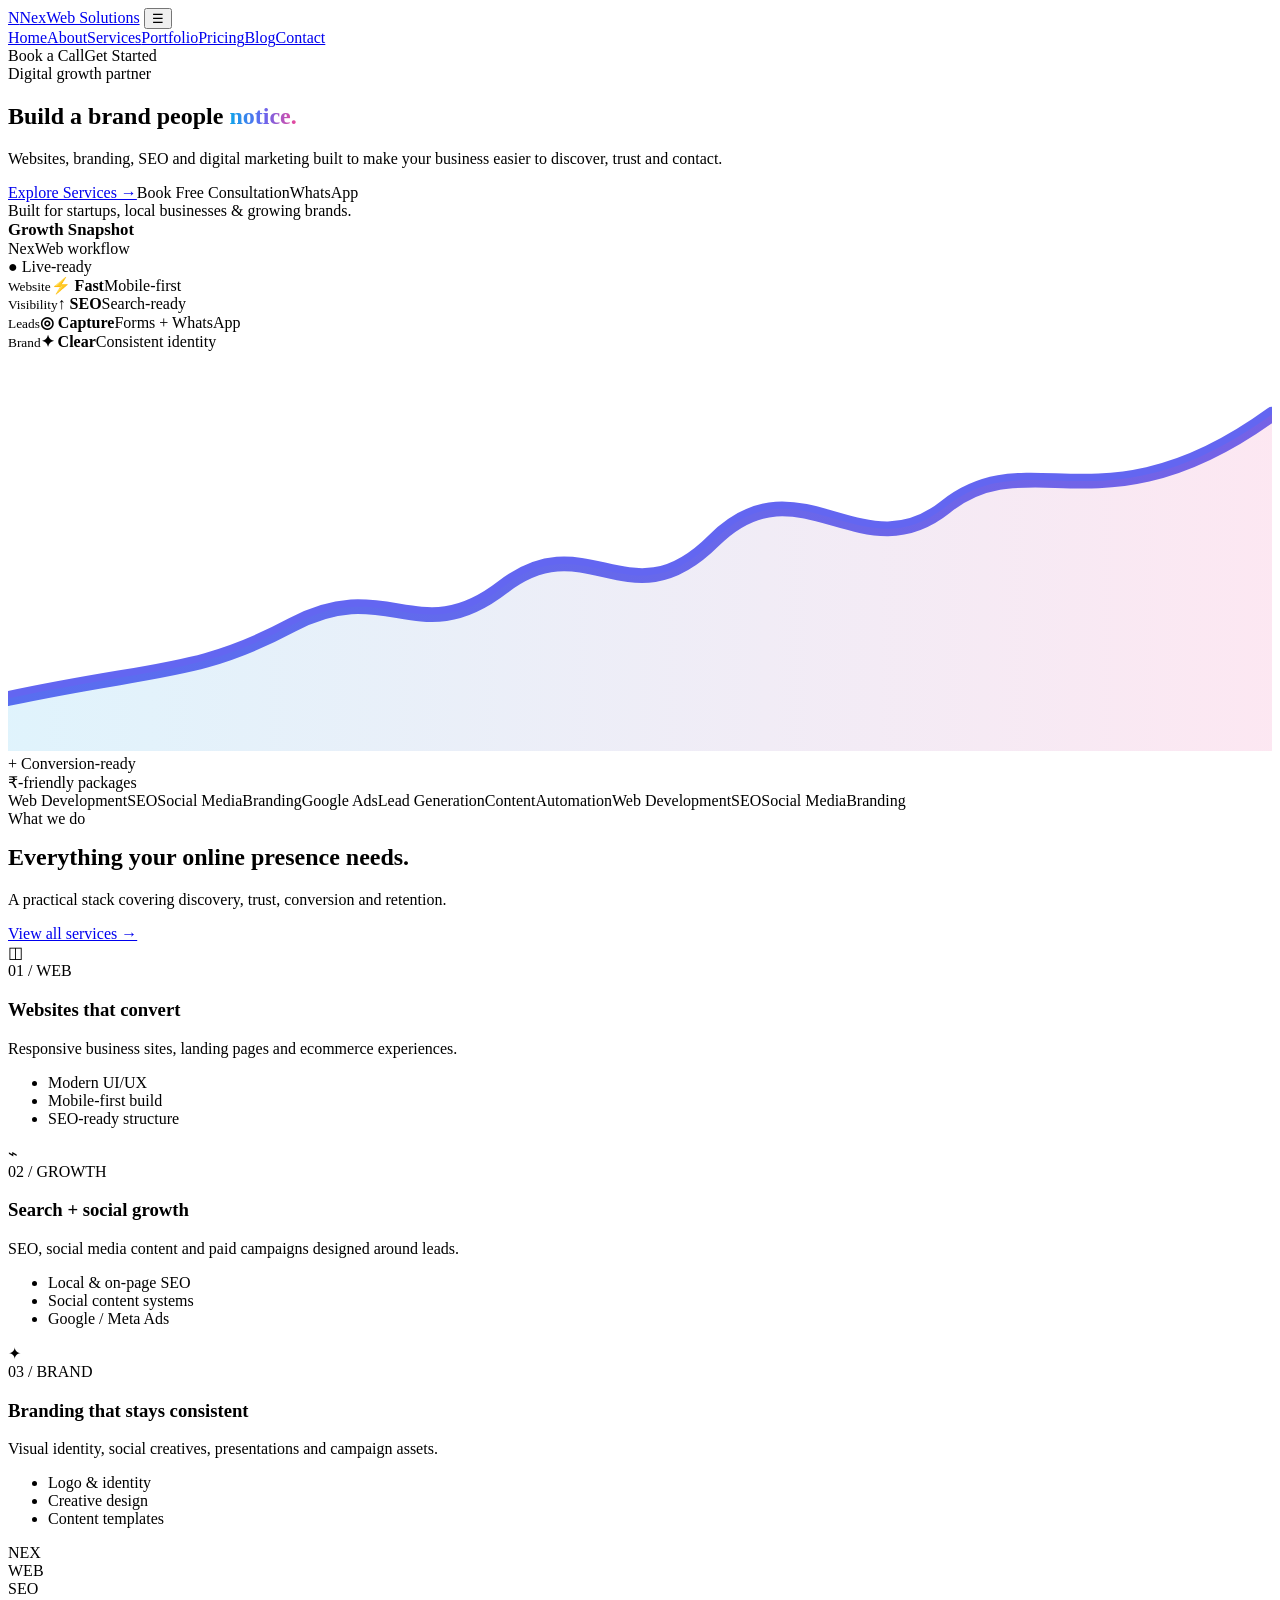
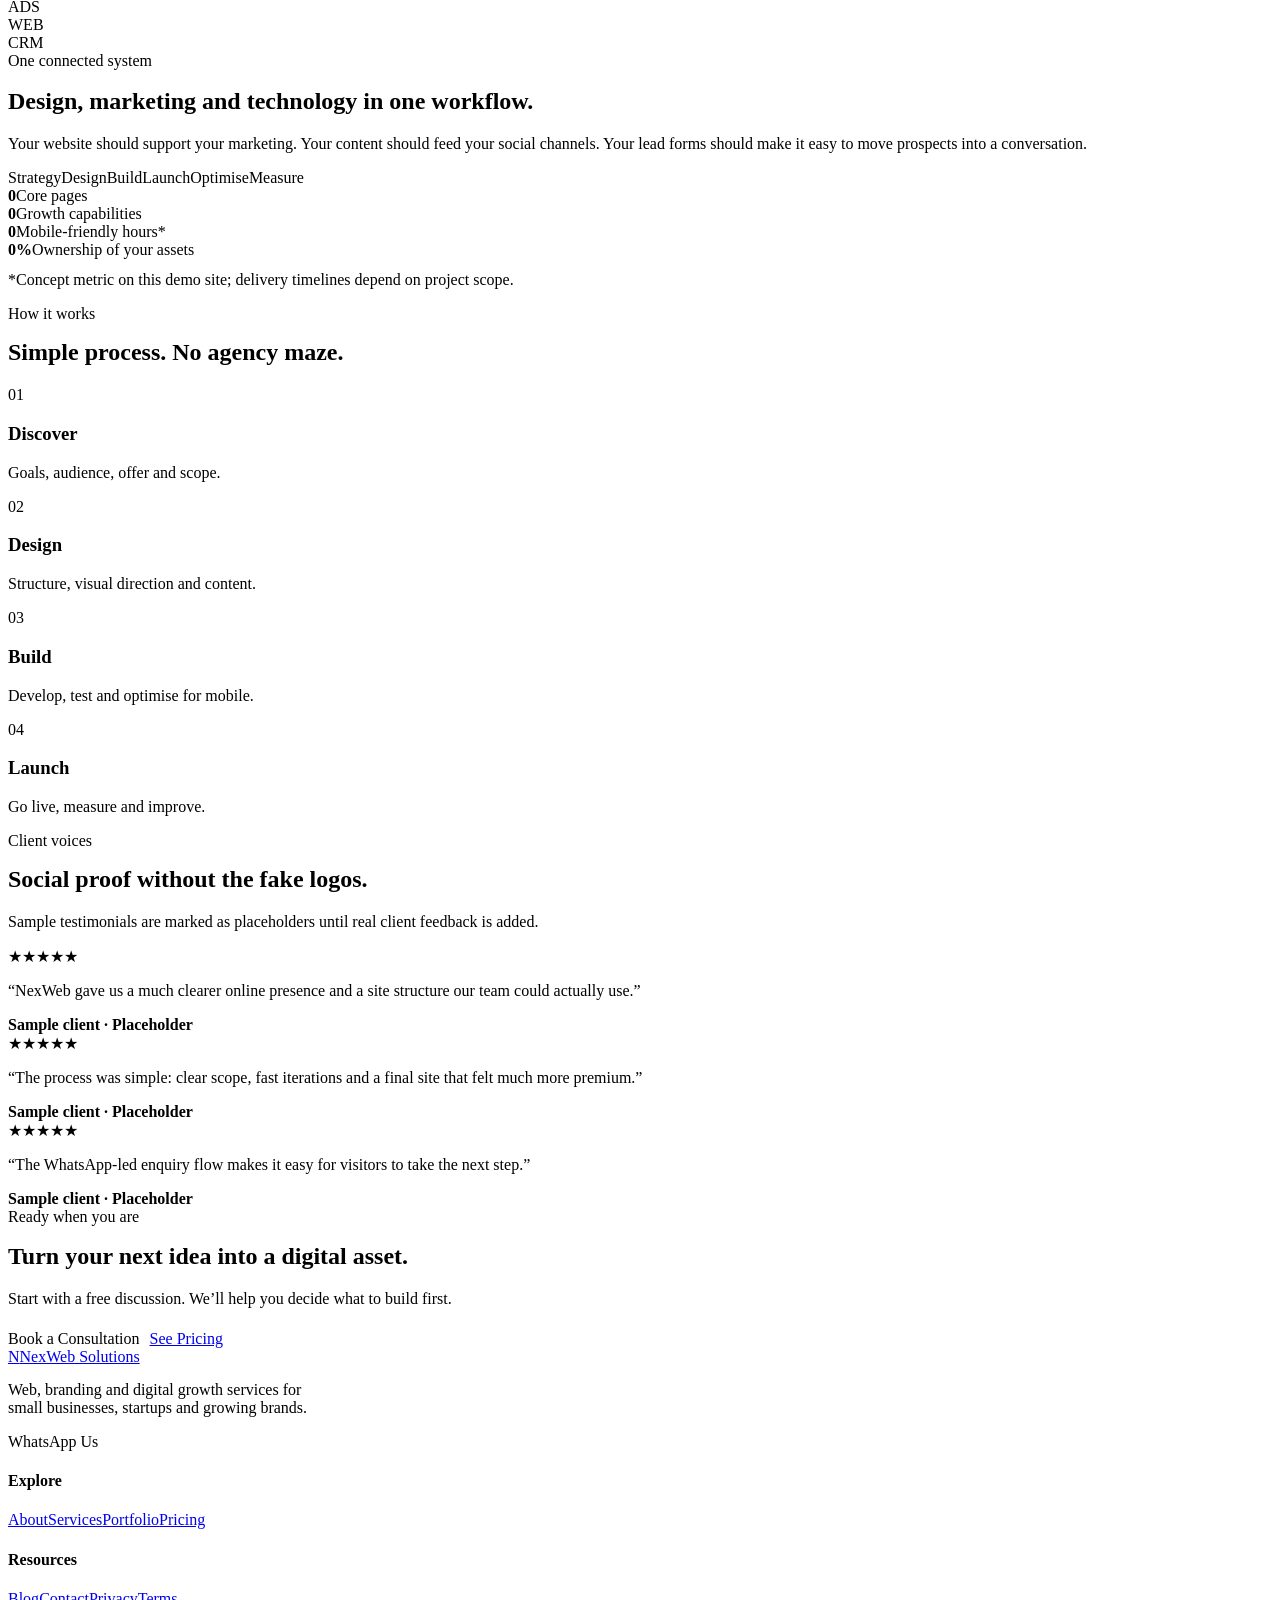
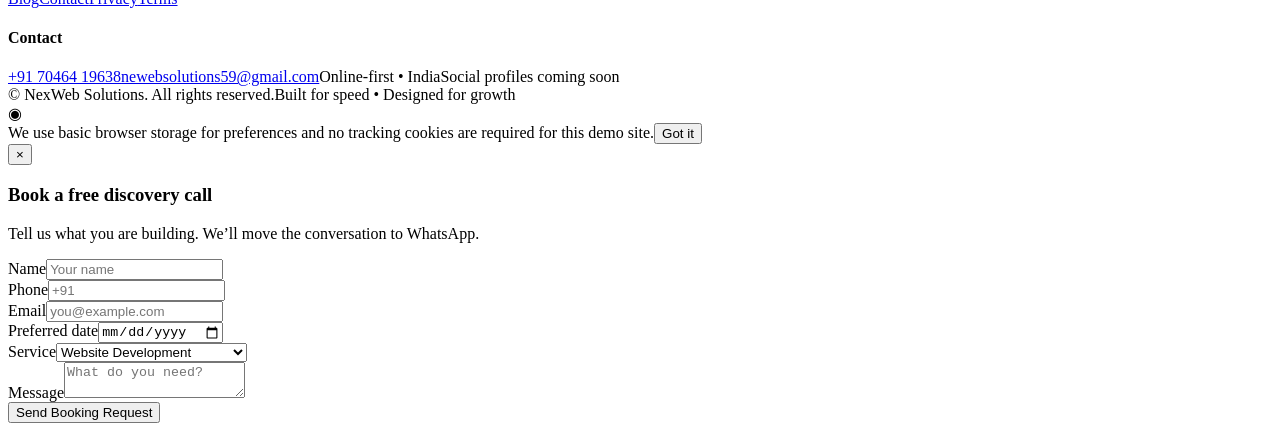
==== commit 2e215713: "Add files via upload" ====
--- a/index.html
+++ b/index.html
@@ -1,74 +1,95 @@
-<!DOCTYPE html>
-<html lang="en">
-<head>
-    <meta charset="UTF-8">
-    <meta name="viewport" content="width=device-width, initial-scale=1.0">
-    <title>NexWeb | Futuristic Digital Excellence</title>
-    <link rel="stylesheet" href="style.css">
-    <link href="https://unpkg.com/aos@2.3.1/dist/aos.css" rel="stylesheet">
-</head>
-<body>
+<!doctype html>
+<html lang="en"><head>
+<meta charset="utf-8"><meta name="viewport" content="width=device-width,initial-scale=1">
+<title>Digital Agency & Web Solutions | NexWeb Solutions</title>
+<meta name="description" content="NexWeb Solutions provides websites, SEO, social media, branding, paid advertising, lead generation and automation for growing businesses.">
+<meta name="theme-color" content="#edfaff">
+<link rel="icon" href="assets/logo.svg" type="image/svg+xml">
+<link rel="stylesheet" href="assets/styles.css">
+</head><body>
+<nav class="nav">
+  <div class="container nav-row">
+    <a class="brand" href="index.html"><span class="brand-mark">N</span><span>NexWeb Solutions</span></a>
+    <button class="menu-btn" aria-label="Menu">☰</button>
+    <div class="nav-links">
+      <a href="index.html" class="active">Home</a><a href="about.html" class="">About</a><a href="services.html" class="">Services</a><a href="portfolio.html" class="">Portfolio</a><a href="pricing.html" class="">Pricing</a><a href="blog.html" class="">Blog</a><a href="contact.html" class="">Contact</a>
+    </div>
+    <div class="nav-cta"><a class="btn btn-light" data-modal="booking">Book a Call</a><a class="btn btn-primary" data-wa="Hi NexWeb Solutions, I want to get a project quote.">Get Started</a></div>
+  </div>
+</nav>
+<section class="hero"><div class="container hero-grid">
+  <div class="hero-copy reveal">
+    <span class="kicker">Digital growth partner</span>
+    <h1 style="margin-top:20px">Build a brand people <span style="background:linear-gradient(90deg,#0ea5e9,#6366f1,#ec4899);-webkit-background-clip:text;background-clip:text;color:transparent">notice.</span></h1>
+    <p>Websites, branding, SEO and digital marketing built to make your business easier to discover, trust and contact.</p>
+    <div class="hero-actions"><a class="btn btn-primary" href="services.html">Explore Services →</a><a class="btn btn-light" data-modal="booking">Book Free Consultation</a><a class="btn btn-ghost" data-wa="Hi NexWeb Solutions, I want a free project consultation.">WhatsApp</a></div>
+    <div class="micro-proof"><div class="avatars"><span class="avatar"></span><span class="avatar"></span><span class="avatar"></span><span class="avatar"></span></div><span>Built for startups, local businesses & growing brands.</span></div>
+  </div>
+  <div class="hero-card reveal delay-2 floaty"><div class="dashboard">
+    <div class="dash-top"><div><strong style="font-size:1.05rem">Growth Snapshot</strong><div class="tiny muted">NexWeb workflow</div></div><span class="status">● Live-ready</span></div>
+    <div class="metric-grid"><div class="metric"><small>Website</small><strong>⚡ Fast</strong><span class="tiny muted">Mobile-first</span></div><div class="metric"><small>Visibility</small><strong>↑ SEO</strong><span class="tiny muted">Search-ready</span></div><div class="metric"><small>Leads</small><strong>◎ Capture</strong><span class="tiny muted">Forms + WhatsApp</span></div><div class="metric"><small>Brand</small><strong>✦ Clear</strong><span class="tiny muted">Consistent identity</span></div></div>
+    <div class="chart"><svg viewBox="0 0 600 190" preserveAspectRatio="none"><path d="M0 165 C70 150,90 154,135 130 S195 143,235 112 S295 130,335 90 S405 106,445 74 S520 88,600 30" fill="none" stroke="#6366f1" stroke-width="7" stroke-linecap="round"/><path d="M0 165 C70 150,90 154,135 130 S195 143,235 112 S295 130,335 90 S405 106,445 74 S520 88,600 30 L600 190 L0 190 Z" fill="url(#area)" opacity=".13"/><defs><linearGradient id="area" x1="0" x2="1"><stop stop-color="#0ea5e9"/><stop offset="1" stop-color="#ec4899"/></linearGradient></defs></svg></div>
+    <div class="float-badge badge-a">+ Conversion-ready</div><div class="float-badge badge-b">₹-friendly packages</div>
+  </div></div>
+</div></section>
 
-    <nav>
-        <div class="logo">NEXWEB</div>
-        <ul>
-            <li><a href="index.html">Home</a></li>
-            <li><a href="services.html">Lab</a></li>
-            <li><a href="about.html">About</a></li>
-        </ul>
-        <div class="status-orb" style="width:10px; height:10px; background:#0f0; border-radius:50%; box-shadow: 0 0 10px #0f0;"></div>
-    </nav>
+<section class="section-sm"><div class="container"><div class="marquee"><div class="marquee-track">
+<span class="pill">Web Development</span><span class="pill">SEO</span><span class="pill">Social Media</span><span class="pill">Branding</span><span class="pill">Google Ads</span><span class="pill">Lead Generation</span><span class="pill">Content</span><span class="pill">Automation</span><span class="pill">Web Development</span><span class="pill">SEO</span><span class="pill">Social Media</span><span class="pill">Branding</span>
+</div></div></div></section>
 
-    <header class="hero">
-        <p data-aos="fade-down">System Active // Established 2024</p>
-        <h1 data-aos="zoom-out" data-aos-duration="1500">DIGITAL<br><span style="color:var(--primary)">EXCELLENCE</span></h1>
-        <div style="margin-top: 40px;">
-            <button class="btn-neon" onclick="location.href='services.html'">Initialize Project</button>
-        </div>
-    </header>
+<section class="section"><div class="container">
+<div class="section-head"><div><span class="kicker">What we do</span><h2 style="margin-top:16px">Everything your online presence needs.</h2><p class="muted">A practical stack covering discovery, trust, conversion and retention.</p></div><a class="btn btn-light" href="services.html">View all services →</a></div>
+<div class="grid-3">
+  <div class="card service-card reveal"><div class="icon-box">◫</div><div class="num">01 / WEB</div><h3>Websites that convert</h3><p class="muted">Responsive business sites, landing pages and ecommerce experiences.</p><ul><li>Modern UI/UX</li><li>Mobile-first build</li><li>SEO-ready structure</li></ul></div>
+  <div class="card service-card reveal delay-1"><div class="icon-box">⌁</div><div class="num">02 / GROWTH</div><h3>Search + social growth</h3><p class="muted">SEO, social media content and paid campaigns designed around leads.</p><ul><li>Local & on-page SEO</li><li>Social content systems</li><li>Google / Meta Ads</li></ul></div>
+  <div class="card service-card reveal delay-2"><div class="icon-box">✦</div><div class="num">03 / BRAND</div><h3>Branding that stays consistent</h3><p class="muted">Visual identity, social creatives, presentations and campaign assets.</p><ul><li>Logo & identity</li><li>Creative design</li><li>Content templates</li></ul></div>
+</div></div></section>
 
-    <section id="services">
-        <h2 style="text-align:center; font-size:3rem; margin-bottom:50px;">SERVICE MODULES</h2>
-        <div class="grid-container">
-            <div class="bento-card wide tall" data-aos="fade-right">
-                <h3>Web Architecture</h3>
-                <p>Next-gen development using modern frameworks for high-speed performance and security.</p>
-                <div style="margin-top:100px; color:var(--neon-red); font-weight:bold;">[01] WEB_DEV</div>
-            </div>
-            <div class="bento-card" data-aos="fade-left">
-                <h3>SEO Engine</h3>
-                <p>Aggressive search dominance to put your brand at the top of the grid.</p>
-            </div>
-            <div class="bento-card" data-aos="fade-left" data-aos-delay="200">
-                <h3>Branding</h3>
-                <p>Visual ID and Identity systems for the modern era.</p>
-            </div>
-            <div class="bento-card wide" data-aos="fade-up">
-                <h3>Social Systems</h3>
-                <p>Management and content design that drives human engagement.</p>
-            </div>
-        </div>
-    </section>
+<section class="section"><div class="container split">
+  <div class="visual reveal"><div class="orbit"></div><div class="orbit"></div><div class="orb center">NEX<br>WEB</div><div class="orb o1">SEO</div><div class="orb o2">ADS</div><div class="orb o3">WEB</div><div class="orb o4">CRM</div></div>
+  <div class="reveal delay-1"><span class="kicker">One connected system</span><h2 style="margin-top:18px">Design, marketing and technology in one workflow.</h2><p class="muted">Your website should support your marketing. Your content should feed your social channels. Your lead forms should make it easy to move prospects into a conversation.</p><div class="pill-list"><span class="pill">Strategy</span><span class="pill">Design</span><span class="pill">Build</span><span class="pill">Launch</span><span class="pill">Optimise</span><span class="pill">Measure</span></div></div>
+</div></section>
 
-    <section id="contact">
-        <div class="bento-card" style="max-width:800px; margin:auto; text-align:center;">
-            <h2 style="font-size:2.5rem; margin-bottom:20px;">CONTACT_OPERATOR</h2>
-            <form action="https://formspree.io/f/nexwebsolutions11@gmail.com" method="POST">
-                <input type="text" name="name" placeholder="IDENTIFIER (NAME)" required>
-                <input type="email" name="email" placeholder="COMM CHANNEL (EMAIL)" required>
-                <textarea name="message" rows="5" placeholder="INTEL (PROJECT DETAILS)"></textarea>
-                <button type="submit" class="btn-neon">Transmit Message</button>
-            </form>
-        </div>
-    </section>
+<section class="section-sm"><div class="container"><div class="stats">
+<div class="stat reveal"><strong data-count="7">0</strong><span class="muted">Core pages</span></div><div class="stat reveal delay-1"><strong data-count="8">0</strong><span class="muted">Growth capabilities</span></div><div class="stat reveal delay-2"><strong data-count="24">0</strong><span class="muted">Mobile-friendly hours*</span></div><div class="stat reveal delay-3"><strong data-count="100" data-suffix="%">0%</strong><span class="muted">Ownership of your assets</span></div></div><p class="tiny muted" style="margin-top:12px">*Concept metric on this demo site; delivery timelines depend on project scope.</p></div></section>
 
-    <footer style="text-align:center; padding:50px; color:#444; font-size:0.8rem; letter-spacing:2px;">
-        NEXWEB SOLUTIONS // OWNER: KRUTIK PATEL // 2024 ALL RIGHTS RESERVED
-    </footer>
+<section class="section"><div class="container"><div class="section-head"><div><span class="kicker">How it works</span><h2 style="margin-top:16px">Simple process. No agency maze.</h2></div></div>
+<div class="process">
+<div class="step reveal"><div class="circle">01</div><h3>Discover</h3><p class="muted">Goals, audience, offer and scope.</p></div>
+<div class="step reveal delay-1"><div class="circle">02</div><h3>Design</h3><p class="muted">Structure, visual direction and content.</p></div>
+<div class="step reveal delay-2"><div class="circle">03</div><h3>Build</h3><p class="muted">Develop, test and optimise for mobile.</p></div>
+<div class="step reveal delay-3"><div class="circle">04</div><h3>Launch</h3><p class="muted">Go live, measure and improve.</p></div>
+</div></div></section>
 
-    <script src="https://unpkg.com/aos@2.3.1/dist/aos.js"></script>
-    <script>
-        AOS.init({ duration: 800, once: false });
-    </script>
-</body>
-</html>
+<section class="section"><div class="container"><div class="section-head"><div><span class="kicker">Client voices</span><h2 style="margin-top:16px">Social proof without the fake logos.</h2><p class="muted">Sample testimonials are marked as placeholders until real client feedback is added.</p></div></div>
+<div class="grid-3"><div class="card quote reveal"><div class="stars">★★★★★</div><p>“NexWeb gave us a much clearer online presence and a site structure our team could actually use.”</p><strong>Sample client · Placeholder</strong></div><div class="card quote reveal delay-1"><div class="stars">★★★★★</div><p>“The process was simple: clear scope, fast iterations and a final site that felt much more premium.”</p><strong>Sample client · Placeholder</strong></div><div class="card quote reveal delay-2"><div class="stars">★★★★★</div><p>“The WhatsApp-led enquiry flow makes it easy for visitors to take the next step.”</p><strong>Sample client · Placeholder</strong></div></div></div></section>
+
+<section class="section-sm"><div class="container"><div class="cta reveal"><div style="position:relative;z-index:2;max-width:760px"><span class="kicker">Ready when you are</span><h2 style="margin-top:17px">Turn your next idea into a digital asset.</h2><p class="muted">Start with a free discussion. We’ll help you decide what to build first.</p><div style="display:flex;gap:10px;flex-wrap:wrap;margin-top:22px"><a class="btn btn-primary" data-modal="booking">Book a Consultation</a><a class="btn btn-light" href="pricing.html">See Pricing</a></div></div></div></div></section>
+
+<footer class="footer">
+  <div class="container">
+    <div class="footer-grid">
+      <div><a class="brand" href="index.html"><span class="brand-mark">N</span><span>NexWeb Solutions</span></a>
+        <p class="muted" style="margin-top:15px;max-width:330px">Web, branding and digital growth services for small businesses, startups and growing brands.</p>
+        <a class="btn btn-green" data-wa="Hi NexWeb Solutions, I want to discuss a project.">WhatsApp Us</a>
+      </div>
+      <div><h4>Explore</h4><div class="footer-links"><a href="about.html">About</a><a href="services.html">Services</a><a href="portfolio.html">Portfolio</a><a href="pricing.html">Pricing</a></div></div>
+      <div><h4>Resources</h4><div class="footer-links"><a href="blog.html">Blog</a><a href="contact.html">Contact</a><a href="privacy.html">Privacy</a><a href="terms.html">Terms</a></div></div>
+      <div><h4>Contact</h4><div class="footer-links"><a href="tel:+917046419638">+91 70464 19638</a><a href="mailto:newebsolutions59@gmail.com">newebsolutions59@gmail.com</a><span class="muted">Online-first • India</span><span class="muted">Social profiles coming soon</span></div></div>
+    </div>
+    <div class="footer-bottom"><span>© <span class="year"></span> NexWeb Solutions. All rights reserved.</span><span>Built for speed • Designed for growth</span></div>
+  </div>
+</footer>
+<a class="whatsapp pulse" data-wa="Hi NexWeb Solutions, I want to discuss a digital project." aria-label="WhatsApp">◉</a>
+<div class="cookie"><span>We use basic browser storage for preferences and no tracking cookies are required for this demo site.</span><button class="btn btn-dark" data-cookie-ok>Got it</button></div>
+<div class="modal-wrap" id="bookingModal"><div class="modal"><button class="modal-close" aria-label="Close">×</button><h3>Book a free discovery call</h3><p class="muted">Tell us what you are building. We’ll move the conversation to WhatsApp.</p><form id="bookingForm" class="form-grid">
+<div class="field"><label>Name</label><input required name="name" placeholder="Your name"></div>
+<div class="field"><label>Phone</label><input required name="phone" placeholder="+91"></div>
+<div class="field"><label>Email</label><input required type="email" name="email" placeholder="you@example.com"></div>
+<div class="field"><label>Preferred date</label><input required type="date" name="date"></div>
+<div class="field full"><label>Service</label><select name="service"><option>Website Development</option><option>SEO</option><option>Social Media</option><option>Branding & Design</option><option>Paid Ads & Lead Generation</option><option>Automation</option></select></div>
+<div class="field full"><label>Message</label><textarea name="message" placeholder="What do you need?"></textarea></div>
+<div class="field full"><button class="btn btn-primary" type="submit">Send Booking Request</button></div>
+</form></div></div>
+
+<script src="assets/app.js"></script></body></html>
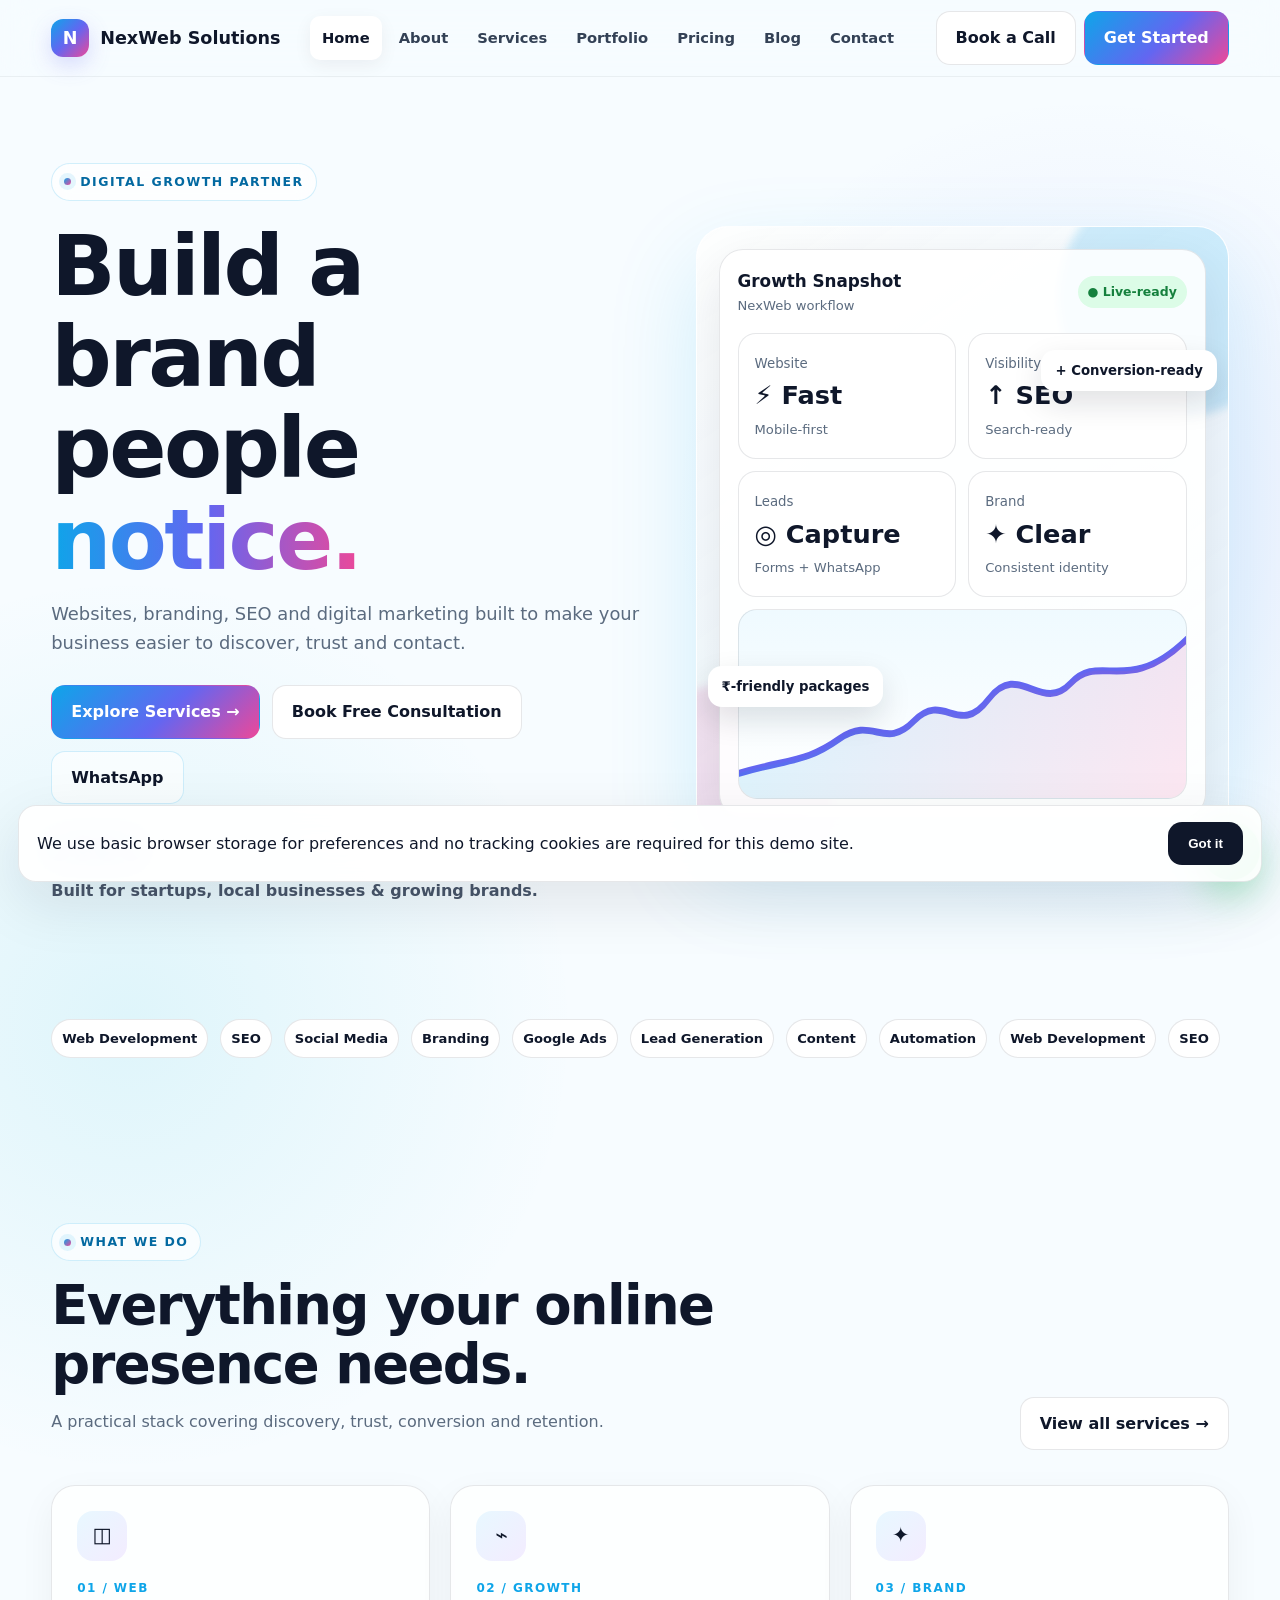
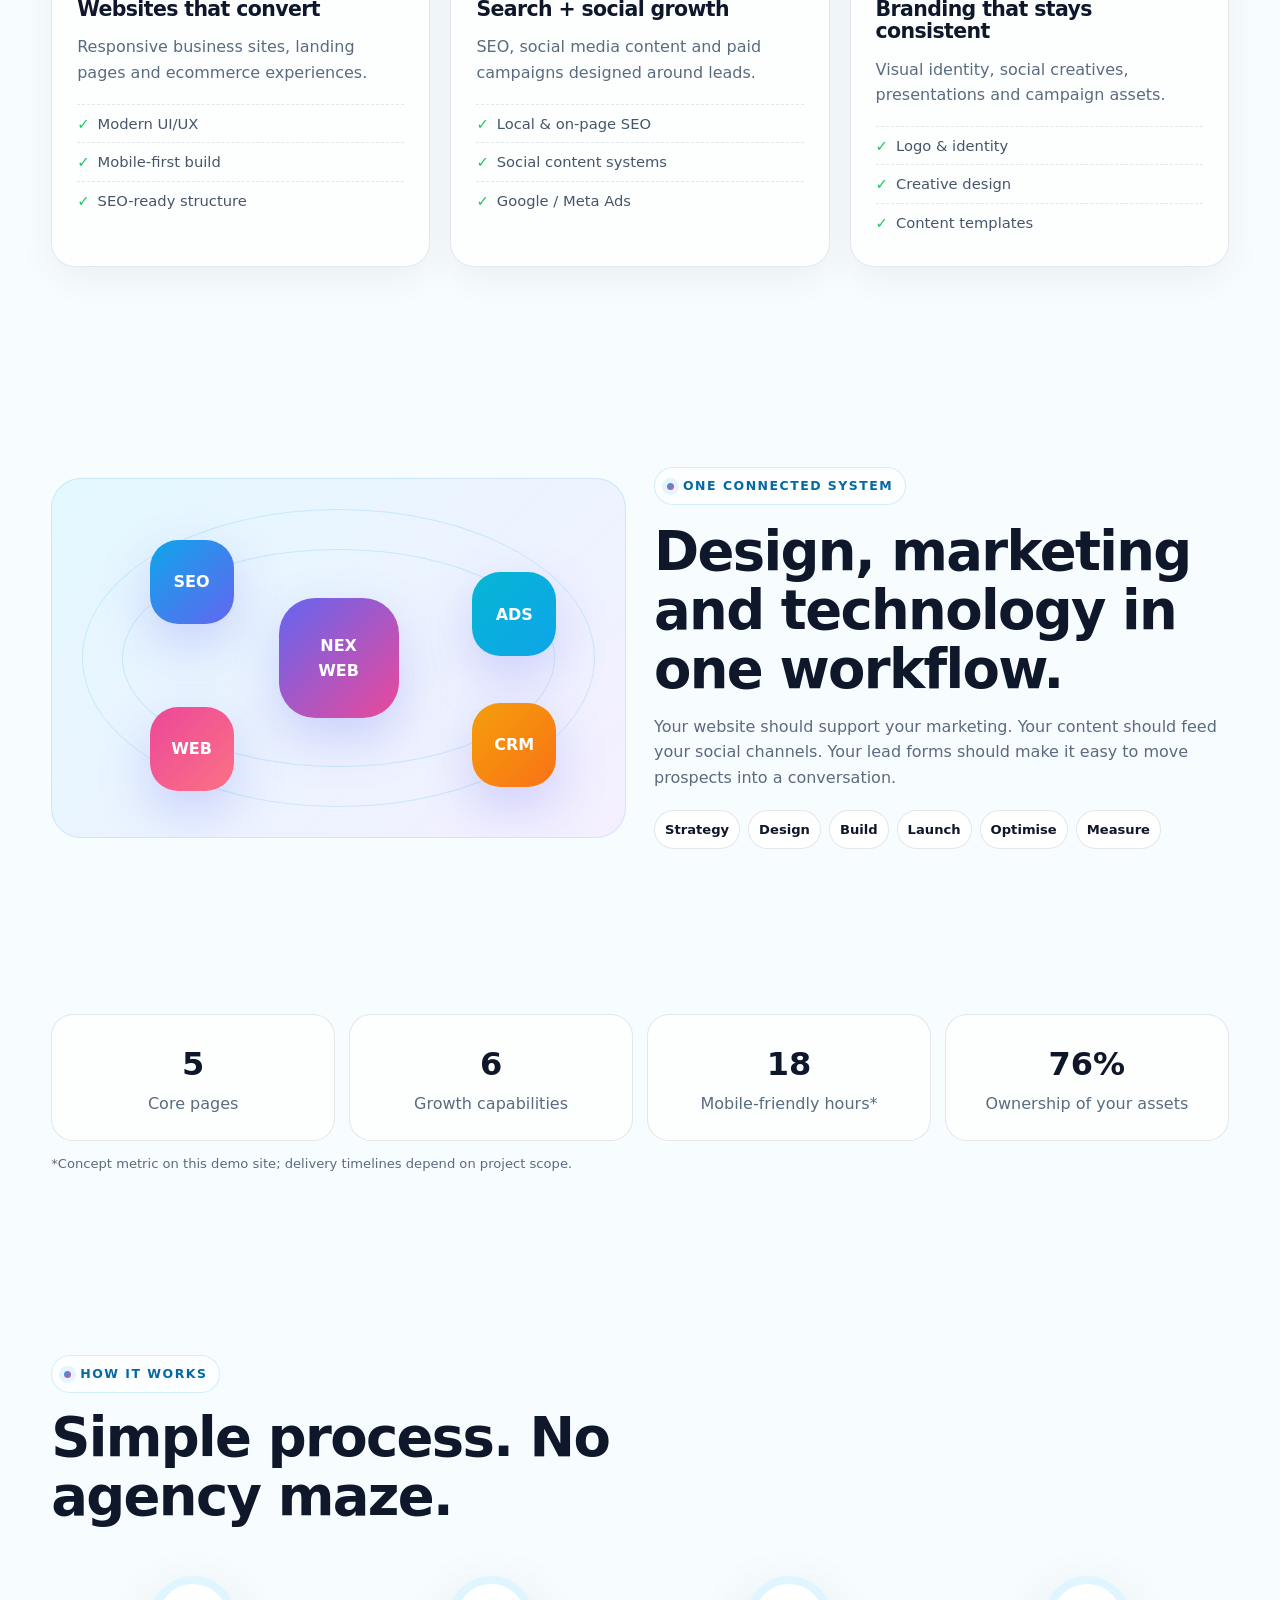
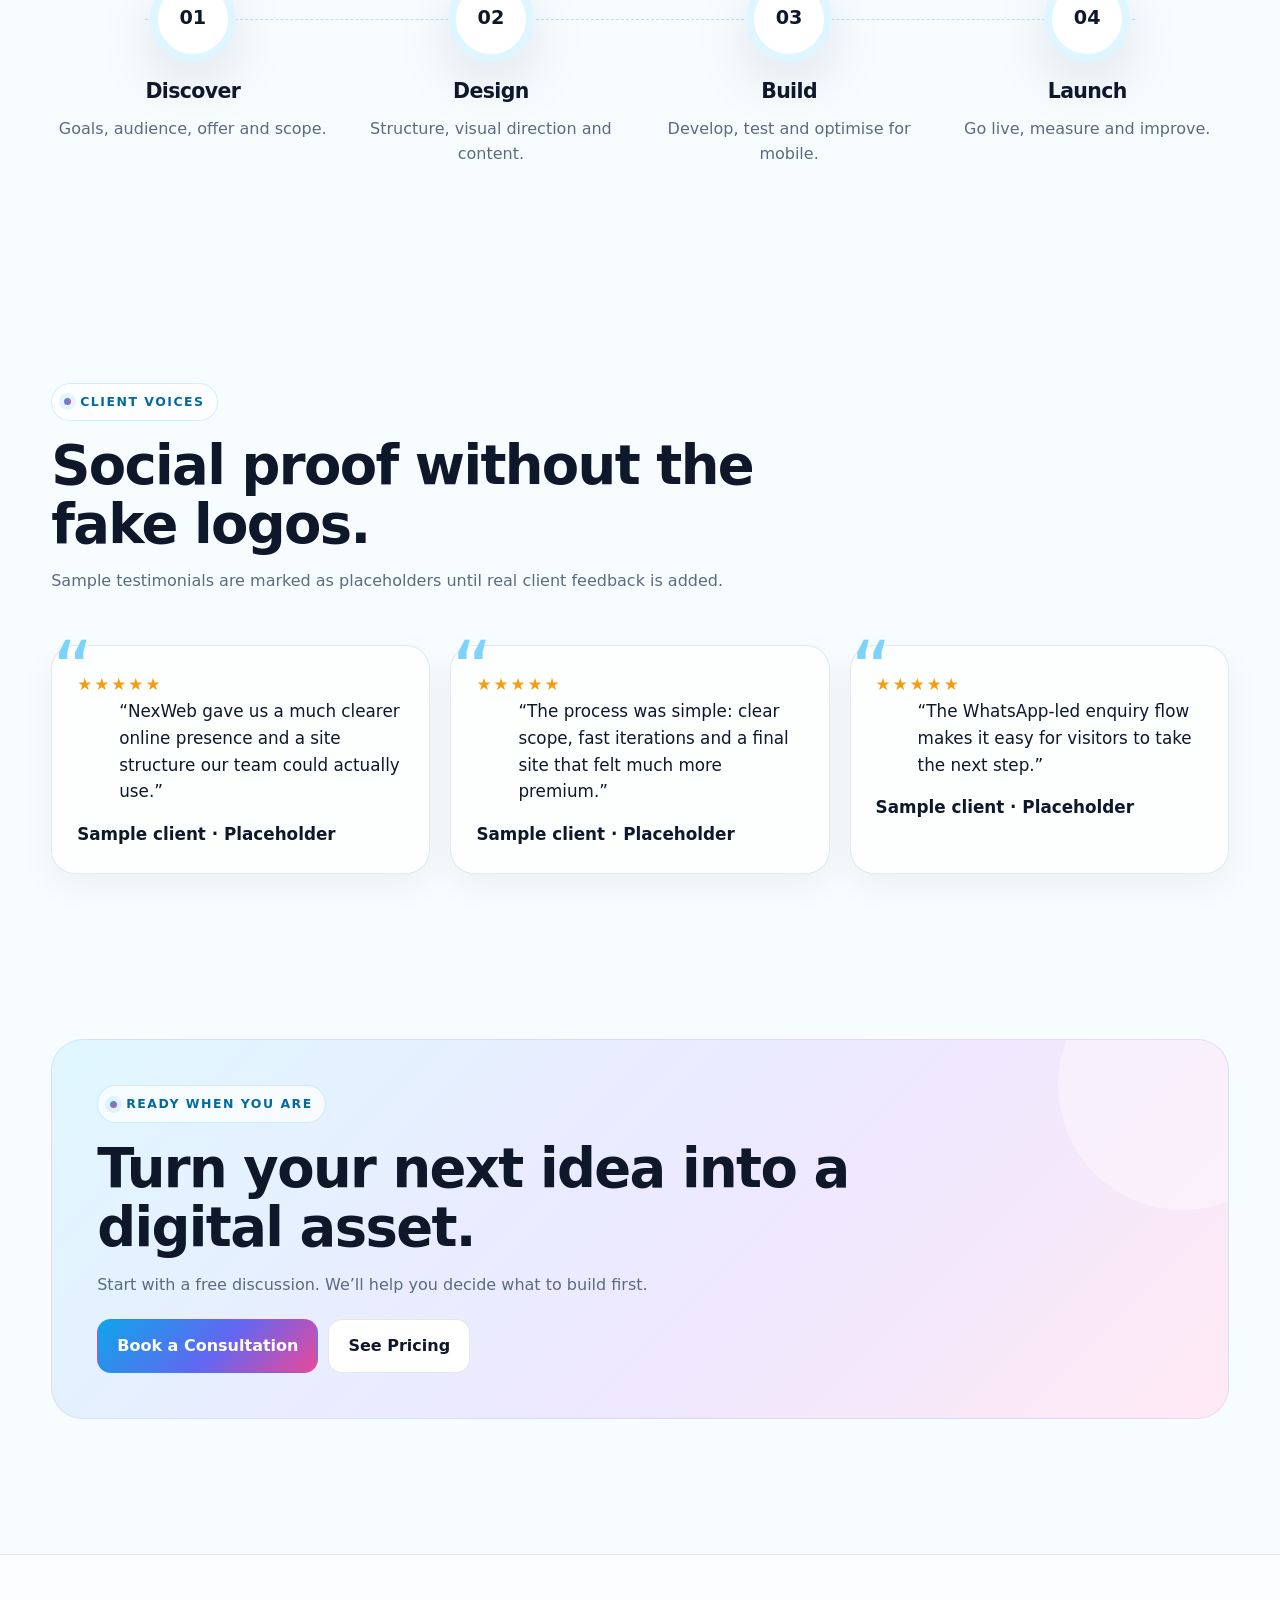
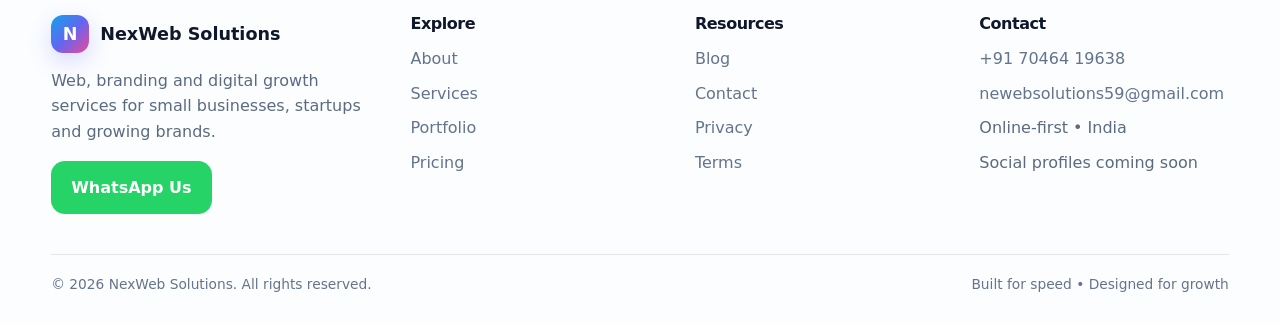
==== commit 4640f5f1: "Add files via upload" ====
--- a/index.html
+++ b/index.html
@@ -4,8 +4,8 @@
 <title>Digital Agency & Web Solutions | NexWeb Solutions</title>
 <meta name="description" content="NexWeb Solutions provides websites, SEO, social media, branding, paid advertising, lead generation and automation for growing businesses.">
 <meta name="theme-color" content="#edfaff">
-<link rel="icon" href="assets/logo.svg" type="image/svg+xml">
-<link rel="stylesheet" href="assets/styles.css">
+<link rel="icon" href="logo.svg" type="image/svg+xml">
+<link rel="stylesheet" href="styles.css">
 </head><body>
 <nav class="nav">
   <div class="container nav-row">
@@ -92,4 +92,4 @@
 <div class="field full"><button class="btn btn-primary" type="submit">Send Booking Request</button></div>
 </form></div></div>
 
-<script src="assets/app.js"></script></body></html>+<script src="app.js"></script></body></html>
--- a/styles.css
+++ b/styles.css
@@ -0,0 +1,78 @@
+
+:root{
+  --sky-0:#f7fcff;--sky-1:#edfaff;--sky-2:#dff5ff;--ink:#0f172a;--muted:#5b6b7f;
+  --line:rgba(15,23,42,.10);--white:#fff;--blue:#0ea5e9;--cyan:#06b6d4;--violet:#6366f1;
+  --pink:#ec4899;--green:#22c55e;--amber:#f59e0b;--shadow:0 20px 60px rgba(15,23,42,.10);
+  --shadow-lg:0 35px 90px rgba(14,165,233,.16);--radius:24px;
+}
+*{box-sizing:border-box}
+html{scroll-behavior:smooth}
+body{margin:0;font-family:Inter,ui-sans-serif,system-ui,-apple-system,Segoe UI,Roboto,Arial,sans-serif;color:var(--ink);background:
+radial-gradient(circle at 85% 10%,rgba(99,102,241,.10),transparent 26rem),
+radial-gradient(circle at 10% 20%,rgba(6,182,212,.10),transparent 28rem),
+var(--sky-0);line-height:1.6;overflow-x:hidden}
+a{color:inherit;text-decoration:none}.container{width:min(1180px,92%);margin:auto}
+img{max-width:100%;display:block}.muted{color:var(--muted)}.center{text-align:center}.tiny{font-size:.82rem}
+h1,h2,h3,h4{margin:0 0 14px;line-height:1.08;letter-spacing:-.03em}
+h1{font-size:clamp(2.8rem,6.6vw,5.6rem)}h2{font-size:clamp(2rem,4.3vw,3.4rem)}h3{font-size:1.28rem}
+p{margin:0 0 16px}.section{padding:100px 0;position:relative}.section-sm{padding:65px 0}
+.kicker{display:inline-flex;align-items:center;gap:9px;padding:8px 12px;border:1px solid rgba(14,165,233,.18);
+background:rgba(255,255,255,.70);backdrop-filter:blur(10px);border-radius:999px;color:#0369a1;font-weight:800;font-size:.78rem;
+text-transform:uppercase;letter-spacing:.12em}
+.kicker:before{content:"";width:7px;height:7px;border-radius:50%;background:linear-gradient(135deg,var(--blue),var(--pink));box-shadow:0 0 0 5px rgba(14,165,233,.10)}
+.btn{display:inline-flex;align-items:center;justify-content:center;gap:10px;padding:13px 19px;border-radius:14px;font-weight:800;border:1px solid transparent;
+transition:.25s ease;cursor:pointer;white-space:nowrap}.btn:hover{transform:translateY(-2px);box-shadow:0 14px 30px rgba(15,23,42,.10)}
+.btn-primary{color:#fff;background:linear-gradient(135deg,var(--blue),var(--violet) 55%,var(--pink))}
+.btn-light{background:#fff;border-color:var(--line)}.btn-ghost{background:rgba(255,255,255,.62);border-color:rgba(14,165,233,.18)}
+.btn-dark{background:#0f172a;color:#fff}.btn-green{background:#25d366;color:#fff}
+.nav{position:sticky;top:0;z-index:50;background:rgba(247,252,255,.78);backdrop-filter:blur(18px);border-bottom:1px solid rgba(15,23,42,.06)}
+.nav-row{height:76px;display:flex;align-items:center;justify-content:space-between;gap:25px}.brand{display:flex;align-items:center;gap:11px;font-weight:900;font-size:1.1rem}
+.brand-mark{width:38px;height:38px;border-radius:12px;background:linear-gradient(135deg,var(--blue),var(--violet),var(--pink));display:grid;place-items:center;color:#fff;font-weight:900;box-shadow:0 8px 22px rgba(99,102,241,.23)}
+.nav-links{display:flex;align-items:center;gap:5px}.nav-links a{padding:10px 12px;border-radius:10px;font-weight:700;font-size:.92rem;color:#334155}.nav-links a:hover,.nav-links a.active{background:#fff;color:#0f172a;box-shadow:0 5px 18px rgba(15,23,42,.06)}
+.nav-cta{display:flex;gap:8px}.menu-btn{display:none;border:0;background:#fff;border-radius:12px;width:44px;height:44px;font-size:1.25rem}
+.hero{padding:86px 0 50px;position:relative}.hero-grid{display:grid;grid-template-columns:1.05fr .95fr;gap:55px;align-items:center}
+.hero-copy p{font-size:1.12rem;max-width:650px;color:var(--muted)}.hero-actions{display:flex;flex-wrap:wrap;gap:12px;margin:28px 0 28px}
+.micro-proof{display:flex;align-items:center;gap:14px;flex-wrap:wrap;color:#475569;font-weight:700}.avatars{display:flex}.avatar{width:32px;height:32px;border-radius:50%;border:3px solid #fff;background:linear-gradient(135deg,#38bdf8,#a78bfa);margin-left:-8px}
+.hero-card{position:relative;min-height:500px;border:1px solid rgba(255,255,255,.85);border-radius:32px;background:
+linear-gradient(145deg,rgba(255,255,255,.82),rgba(231,247,255,.72));box-shadow:var(--shadow-lg);overflow:hidden;padding:22px}
+.hero-card:before,.hero-card:after{content:"";position:absolute;border-radius:50%;filter:blur(4px);opacity:.75}
+.hero-card:before{width:240px;height:240px;background:rgba(14,165,233,.24);right:-70px;top:-50px}.hero-card:after{width:210px;height:210px;background:rgba(236,72,153,.18);left:-75px;bottom:-55px}
+.dashboard{position:relative;z-index:2;background:rgba(255,255,255,.88);border:1px solid var(--line);border-radius:24px;padding:18px;box-shadow:var(--shadow);height:100%}
+.dash-top{display:flex;justify-content:space-between;align-items:center;margin-bottom:17px}.status{font-size:.78rem;font-weight:800;color:#15803d;background:#dcfce7;padding:6px 10px;border-radius:99px}
+.metric-grid{display:grid;grid-template-columns:repeat(2,1fr);gap:12px}.metric{padding:16px;border:1px solid var(--line);border-radius:18px;background:#fff}.metric strong{display:block;font-size:1.6rem}.metric small{color:var(--muted)}
+.chart{height:190px;border-radius:19px;background:linear-gradient(180deg,#effaff,#fff);border:1px solid var(--line);margin-top:12px;position:relative;overflow:hidden}
+.chart svg{width:100%;height:100%}.float-badge{position:absolute;z-index:4;padding:10px 14px;border-radius:14px;background:#fff;box-shadow:0 12px 30px rgba(15,23,42,.13);font-weight:900;font-size:.83rem}
+.badge-a{right:-12px;top:100px}.badge-b{left:-12px;bottom:110px}
+.grid-3{display:grid;grid-template-columns:repeat(3,1fr);gap:20px}.grid-4{display:grid;grid-template-columns:repeat(4,1fr);gap:18px}
+.card{background:rgba(255,255,255,.78);border:1px solid var(--line);border-radius:var(--radius);box-shadow:0 12px 36px rgba(15,23,42,.05);padding:25px;transition:.28s ease}
+.card:hover{transform:translateY(-6px);box-shadow:var(--shadow)}.icon-box{width:50px;height:50px;border-radius:16px;display:grid;place-items:center;background:linear-gradient(135deg,#e8f8ff,#f3ecff);font-size:1.3rem;margin-bottom:18px}
+.section-head{display:flex;justify-content:space-between;align-items:end;gap:25px;margin-bottom:35px}.section-head>div:first-child{max-width:730px}
+.service-card .num{font-size:.75rem;color:#0ea5e9;font-weight:900;letter-spacing:.12em}.service-card ul{padding:0;margin:18px 0 0;list-style:none}.service-card li{padding:7px 0;border-top:1px dashed var(--line);font-size:.92rem;color:#475569}
+.service-card li:before{content:"✓";color:var(--green);font-weight:900;margin-right:8px}
+.split{display:grid;grid-template-columns:1fr 1fr;gap:28px;align-items:center}.visual{min-height:360px;border-radius:30px;padding:28px;position:relative;overflow:hidden;background:linear-gradient(135deg,#e3f8ff,#f4efff);border:1px solid rgba(14,165,233,.15)}
+.visual .orbit{position:absolute;border:1px solid rgba(14,165,233,.16);border-radius:50%;inset:30px}.visual .orbit:nth-child(2){inset:70px}.visual .orb{position:absolute;width:84px;height:84px;border-radius:28px;background:linear-gradient(135deg,var(--blue),var(--violet));box-shadow:0 20px 50px rgba(99,102,241,.25);display:grid;place-items:center;color:#fff;font-weight:900}
+.visual .orb.center{left:50%;top:50%;transform:translate(-50%,-50%);width:120px;height:120px;border-radius:36px;background:linear-gradient(135deg,var(--violet),var(--pink))}
+.visual .orb.o1{left:17%;top:17%}.visual .orb.o2{right:12%;top:26%;background:linear-gradient(135deg,var(--cyan),var(--blue))}
+.visual .orb.o3{left:17%;bottom:13%;background:linear-gradient(135deg,var(--pink),#fb7185)}.visual .orb.o4{right:12%;bottom:14%;background:linear-gradient(135deg,var(--amber),#f97316)}
+.pill-list{display:flex;flex-wrap:wrap;gap:8px;margin-top:20px}.pill{padding:8px 10px;border-radius:999px;background:#fff;border:1px solid var(--line);font-weight:700;font-size:.82rem}
+.stats{display:grid;grid-template-columns:repeat(4,1fr);gap:14px}.stat{padding:24px;border-radius:22px;background:rgba(255,255,255,.76);border:1px solid var(--line);text-align:center}.stat strong{font-size:2rem;display:block}
+.process{position:relative;display:grid;grid-template-columns:repeat(4,1fr);gap:15px}.process:before{content:"";position:absolute;left:8%;right:8%;top:43px;border-top:1px dashed rgba(14,165,233,.3)}.step{position:relative;z-index:1;text-align:center}.step .circle{width:86px;height:86px;border-radius:50%;margin:0 auto 18px;display:grid;place-items:center;background:#fff;border:8px solid var(--sky-2);font-size:1.2rem;font-weight:900;box-shadow:var(--shadow)}
+.quote{position:relative;font-size:1.05rem}.quote:before{content:"“";font-size:5rem;line-height:.4;color:#7dd3fc;position:absolute;top:9px;left:0}.quote p{padding-left:42px}.stars{color:#f59e0b;letter-spacing:2px}
+.cta{border-radius:32px;padding:45px;background:linear-gradient(135deg,#dff7ff,#eee8ff 58%,#ffe9f4);border:1px solid rgba(99,102,241,.13);position:relative;overflow:hidden}.cta:after{content:"";position:absolute;width:250px;height:250px;border-radius:50%;background:rgba(255,255,255,.35);right:-80px;top:-80px}
+.form-grid{display:grid;grid-template-columns:repeat(2,1fr);gap:14px}.field{display:flex;flex-direction:column;gap:7px}.field.full{grid-column:1/-1}.field label{font-weight:800;font-size:.88rem}.field input,.field select,.field textarea{width:100%;padding:13px 14px;border:1px solid rgba(15,23,42,.13);border-radius:14px;outline:none;background:#fff;font:inherit;color:var(--ink)}.field input:focus,.field select:focus,.field textarea:focus{border-color:#38bdf8;box-shadow:0 0 0 4px rgba(56,189,248,.12)}.field textarea{min-height:150px;resize:vertical}
+.price-grid{display:grid;grid-template-columns:1.05fr .95fr;gap:24px}.price-cards{display:grid;grid-template-columns:repeat(3,1fr);gap:16px}.price-card{padding:26px;border-radius:24px;background:#fff;border:1px solid var(--line);position:relative}.price-card.featured{border:2px solid #818cf8;box-shadow:0 20px 60px rgba(99,102,241,.13);transform:translateY(-7px)}.ribbon{position:absolute;top:14px;right:14px;font-size:.7rem;font-weight:900;background:#ede9fe;color:#6d28d9;padding:6px 8px;border-radius:999px}.price{font-size:2.1rem;font-weight:900;margin:16px 0 5px}.price small{font-size:.85rem;color:var(--muted);font-weight:600}.price-card ul{padding:0;list-style:none;color:#475569}.price-card li{padding:7px 0;border-bottom:1px dashed var(--line);font-size:.88rem}.calculator{background:rgba(255,255,255,.82);border:1px solid var(--line);border-radius:28px;padding:25px;box-shadow:var(--shadow)}.range-row{margin:15px 0}.range-row input{width:100%}.estimate{margin-top:20px;padding:20px;border-radius:20px;background:linear-gradient(135deg,#0f172a,#312e81);color:#fff}.estimate strong{display:block;font-size:2.3rem}
+.filters{display:flex;gap:8px;flex-wrap:wrap;margin-bottom:24px}.filter-btn{border:1px solid var(--line);background:#fff;padding:10px 13px;border-radius:12px;font-weight:800;cursor:pointer}.filter-btn.active{background:#0f172a;color:#fff}.portfolio-grid{display:grid;grid-template-columns:repeat(3,1fr);gap:20px}.project{min-height:285px;border-radius:26px;position:relative;overflow:hidden;border:1px solid var(--line);background:#fff}.project-art{height:185px;padding:18px;display:flex;align-items:flex-end;background:linear-gradient(135deg,#cffafe,#ddd6fe 60%,#fbcfe8);position:relative;overflow:hidden}.project-art:before,.project-art:after{content:"";position:absolute;border-radius:50%;filter:blur(1px)}.project-art:before{width:180px;height:180px;background:rgba(255,255,255,.5);right:-40px;top:-70px}.project-art:after{width:140px;height:140px;background:rgba(14,165,233,.18);left:-50px;bottom:-80px}.browser{position:relative;z-index:1;width:100%;background:#fff;border:1px solid rgba(15,23,42,.08);border-radius:14px;box-shadow:0 15px 30px rgba(15,23,42,.11);padding:10px}.browser .dots{display:flex;gap:5px;margin-bottom:8px}.browser .dot{width:7px;height:7px;border-radius:50%;background:#cbd5e1}.browser .screen{height:76px;border-radius:9px;background:linear-gradient(135deg,#e0f2fe,#ede9fe)}.project-body{padding:18px}.tag{display:inline-block;font-size:.72rem;font-weight:900;text-transform:uppercase;letter-spacing:.08em;color:#0369a1;background:#e0f2fe;padding:5px 8px;border-radius:999px}
+.faq{display:grid;gap:10px}.faq-item{background:#fff;border:1px solid var(--line);border-radius:16px;overflow:hidden}.faq-q{width:100%;padding:18px;border:0;background:transparent;display:flex;justify-content:space-between;gap:20px;text-align:left;font:inherit;font-weight:800;cursor:pointer}.faq-a{max-height:0;overflow:hidden;transition:max-height .3s ease;padding:0 18px;color:var(--muted)}.faq-item.open .faq-a{max-height:300px;padding-bottom:18px}
+.footer{margin-top:70px;padding:60px 0 30px;border-top:1px solid var(--line);background:rgba(255,255,255,.52)}.footer-grid{display:grid;grid-template-columns:1.3fr 1fr 1fr 1fr;gap:35px}.footer h4{font-size:1rem}.footer-links{display:grid;gap:9px}.footer-links a{color:#64748b}.footer-links a:hover{color:#0f172a}.footer-bottom{border-top:1px solid var(--line);margin-top:40px;padding-top:18px;display:flex;justify-content:space-between;gap:20px;flex-wrap:wrap;color:#64748b;font-size:.86rem}
+.whatsapp{position:fixed;right:20px;bottom:20px;width:58px;height:58px;border-radius:50%;display:grid;place-items:center;background:#25d366;color:#fff;z-index:55;box-shadow:0 15px 35px rgba(37,211,102,.32);font-size:1.4rem}.whatsapp:hover{transform:translateY(-3px)}
+.cookie{position:fixed;left:18px;right:18px;bottom:18px;z-index:60;display:none;align-items:center;justify-content:space-between;gap:20px;padding:16px 18px;border:1px solid var(--line);background:rgba(255,255,255,.95);backdrop-filter:blur(18px);border-radius:18px;box-shadow:var(--shadow)}.cookie.show{display:flex}
+.modal-wrap{position:fixed;inset:0;display:none;align-items:center;justify-content:center;background:rgba(15,23,42,.54);z-index:80;padding:18px}.modal-wrap.show{display:flex}.modal{width:min(720px,100%);max-height:90vh;overflow:auto;background:#fff;border-radius:25px;padding:25px;box-shadow:0 40px 100px rgba(15,23,42,.35);position:relative}.modal-close{position:absolute;right:15px;top:15px;border:0;background:#eef2ff;width:38px;height:38px;border-radius:50%;cursor:pointer;font-size:1.1rem}
+.reveal{opacity:0;transform:translateY(25px);transition:opacity .7s ease,transform .7s ease}.reveal.show{opacity:1;transform:none}.delay-1{transition-delay:.08s}.delay-2{transition-delay:.16s}.delay-3{transition-delay:.24s}
+.floaty{animation:floaty 5s ease-in-out infinite}@keyframes floaty{0%,100%{transform:translateY(0)}50%{transform:translateY(-9px)}}
+.pulse{animation:pulse 2.2s infinite}@keyframes pulse{0%,100%{box-shadow:0 0 0 0 rgba(14,165,233,.18)}50%{box-shadow:0 0 0 15px rgba(14,165,233,0)}}
+.marquee{overflow:hidden}.marquee-track{display:flex;width:max-content;gap:12px;animation:marquee 28s linear infinite}@keyframes marquee{to{transform:translateX(-50%)}}
+.page-hero{padding:65px 0 45px}.page-hero .inner{max-width:820px}
+.breadcrumb{font-size:.84rem;color:#64748b;margin-bottom:16px}.badge-row{display:flex;flex-wrap:wrap;gap:8px;margin-top:15px}
+.notice{padding:13px 15px;border-radius:14px;background:#fefce8;border:1px solid #fde68a;color:#854d0e;font-size:.9rem}
+@media(max-width:980px){.nav-links{display:none;position:absolute;left:4%;right:4%;top:82px;background:#fff;border:1px solid var(--line);padding:12px;border-radius:18px;box-shadow:var(--shadow);flex-direction:column;align-items:stretch}.nav-links.show{display:flex}.nav-links a{padding:13px}.menu-btn{display:block}.nav-cta{display:none}.hero-grid,.split,.price-grid{grid-template-columns:1fr}.hero{padding-top:60px}.hero-card{min-height:420px}.grid-4,.stats{grid-template-columns:repeat(2,1fr)}.grid-3,.portfolio-grid,.price-cards{grid-template-columns:repeat(2,1fr)}.process{grid-template-columns:repeat(2,1fr);row-gap:26px}.process:before{display:none}.footer-grid{grid-template-columns:repeat(2,1fr)}}
+@media(max-width:640px){.section{padding:75px 0}.section-sm{padding:50px 0}.hero{padding:45px 0 25px}.hero-card{min-height:365px;padding:13px}.metric strong{font-size:1.25rem}.metric-grid{gap:8px}.grid-3,.grid-4,.stats,.portfolio-grid,.price-cards,.process,.form-grid,.footer-grid{grid-template-columns:1fr}.price-card.featured{transform:none}.section-head{display:block}.section-head .btn{margin-top:14px}.hero-actions .btn{width:100%}.badge-a{right:5px;top:85px}.badge-b{left:5px;bottom:85px}.cookie{flex-direction:column;align-items:stretch}.cookie .btn{width:100%}}
